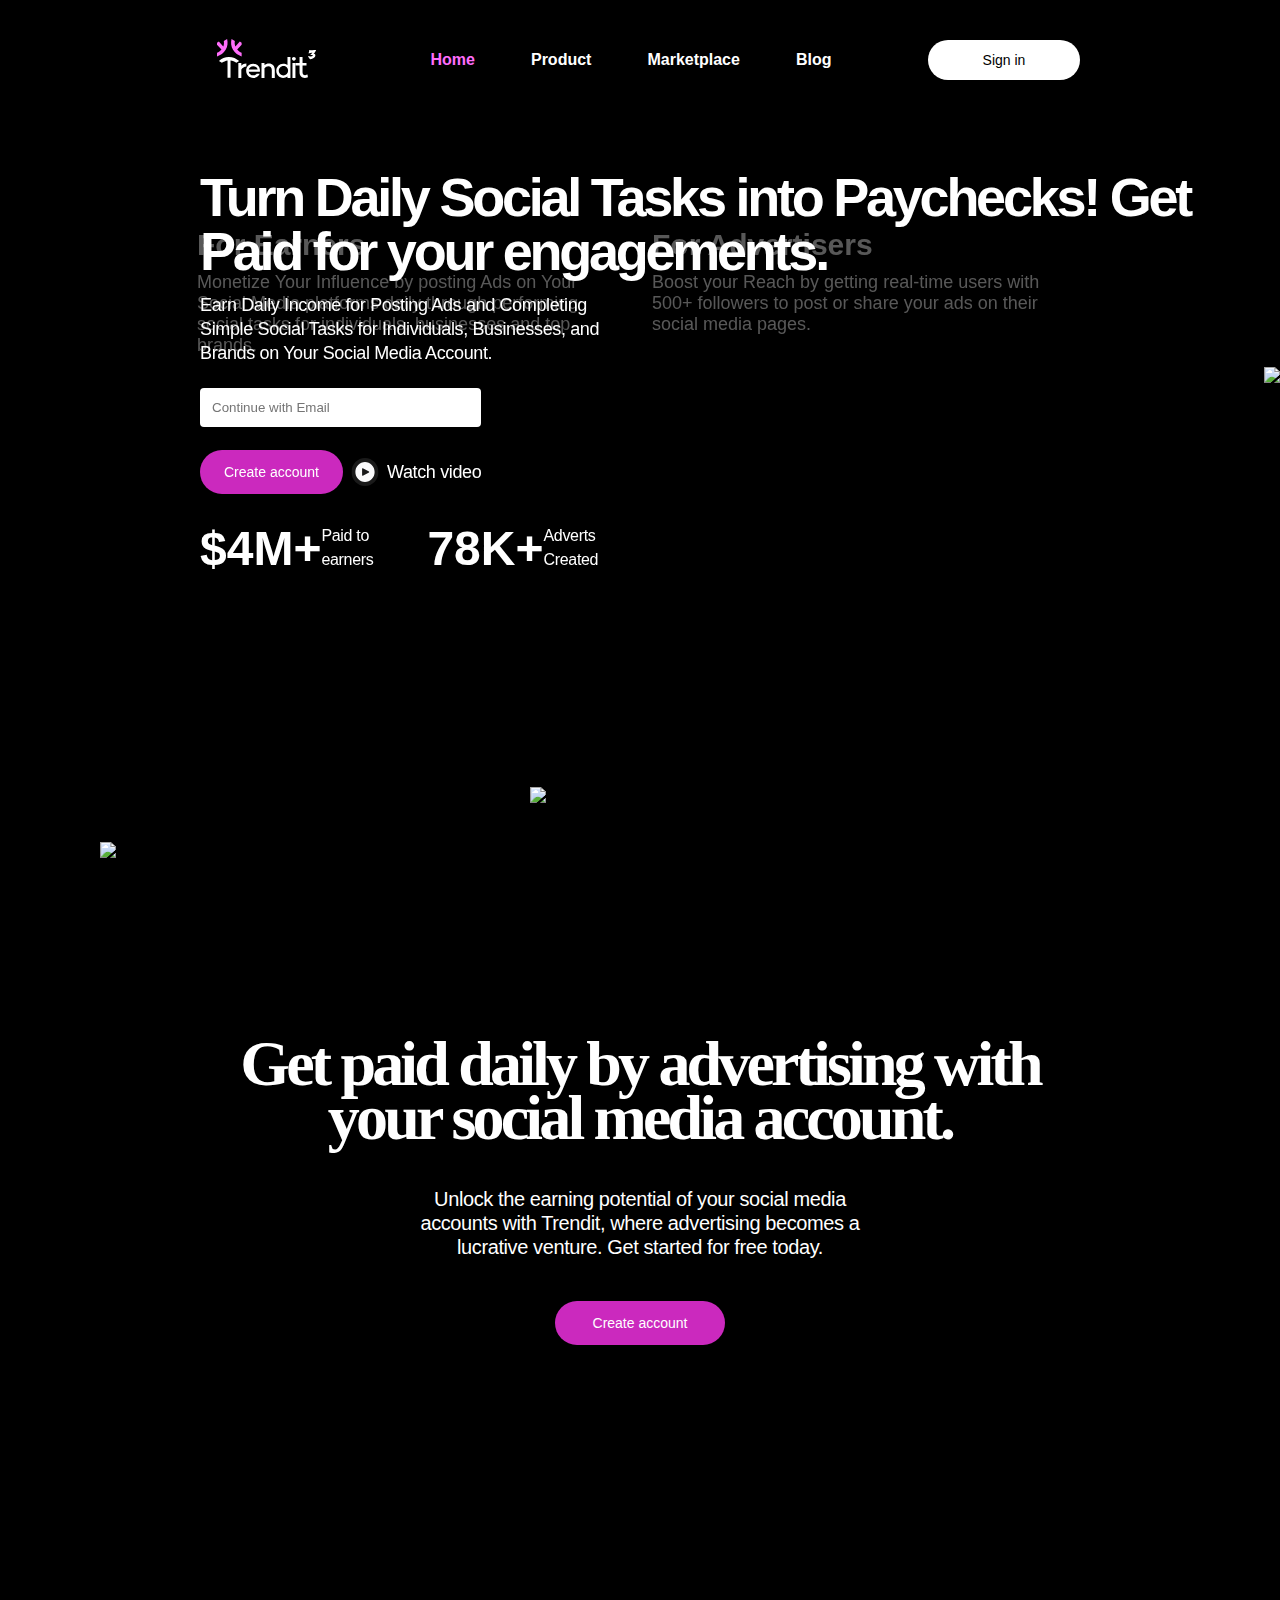
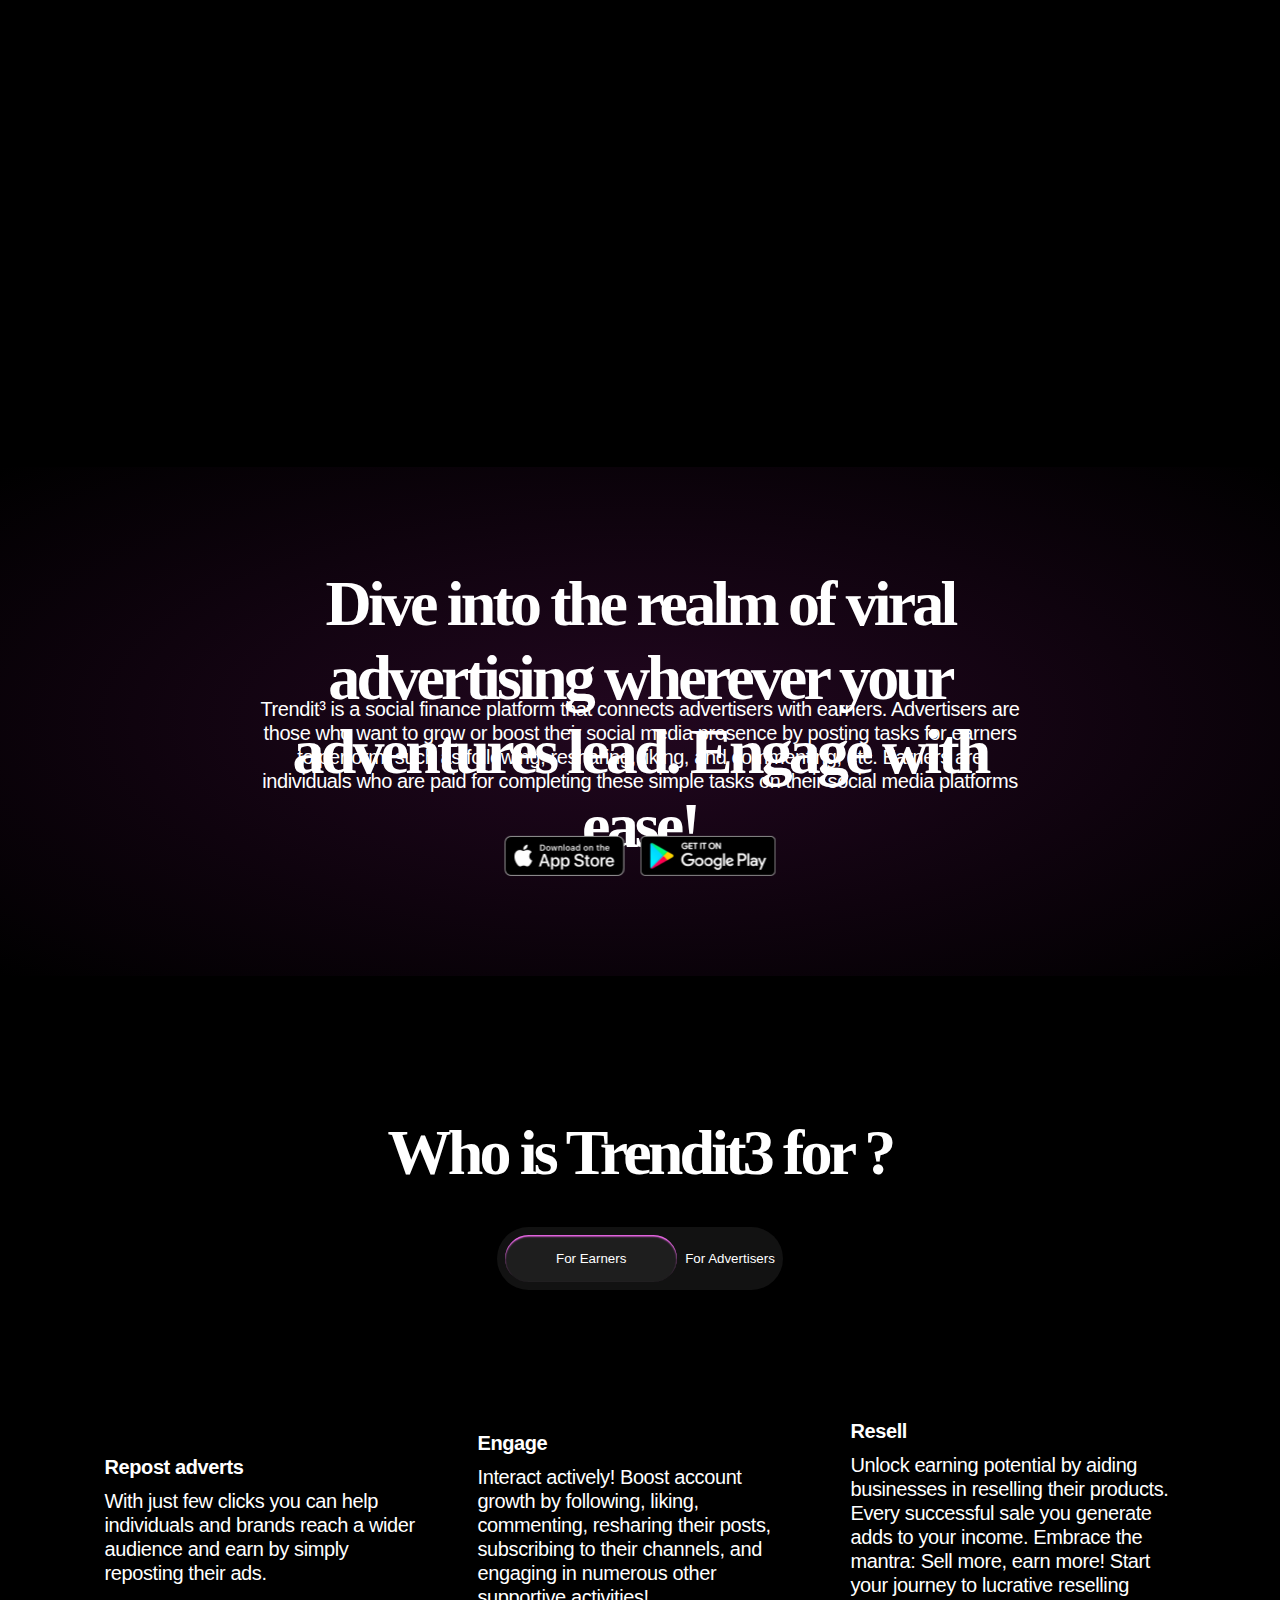
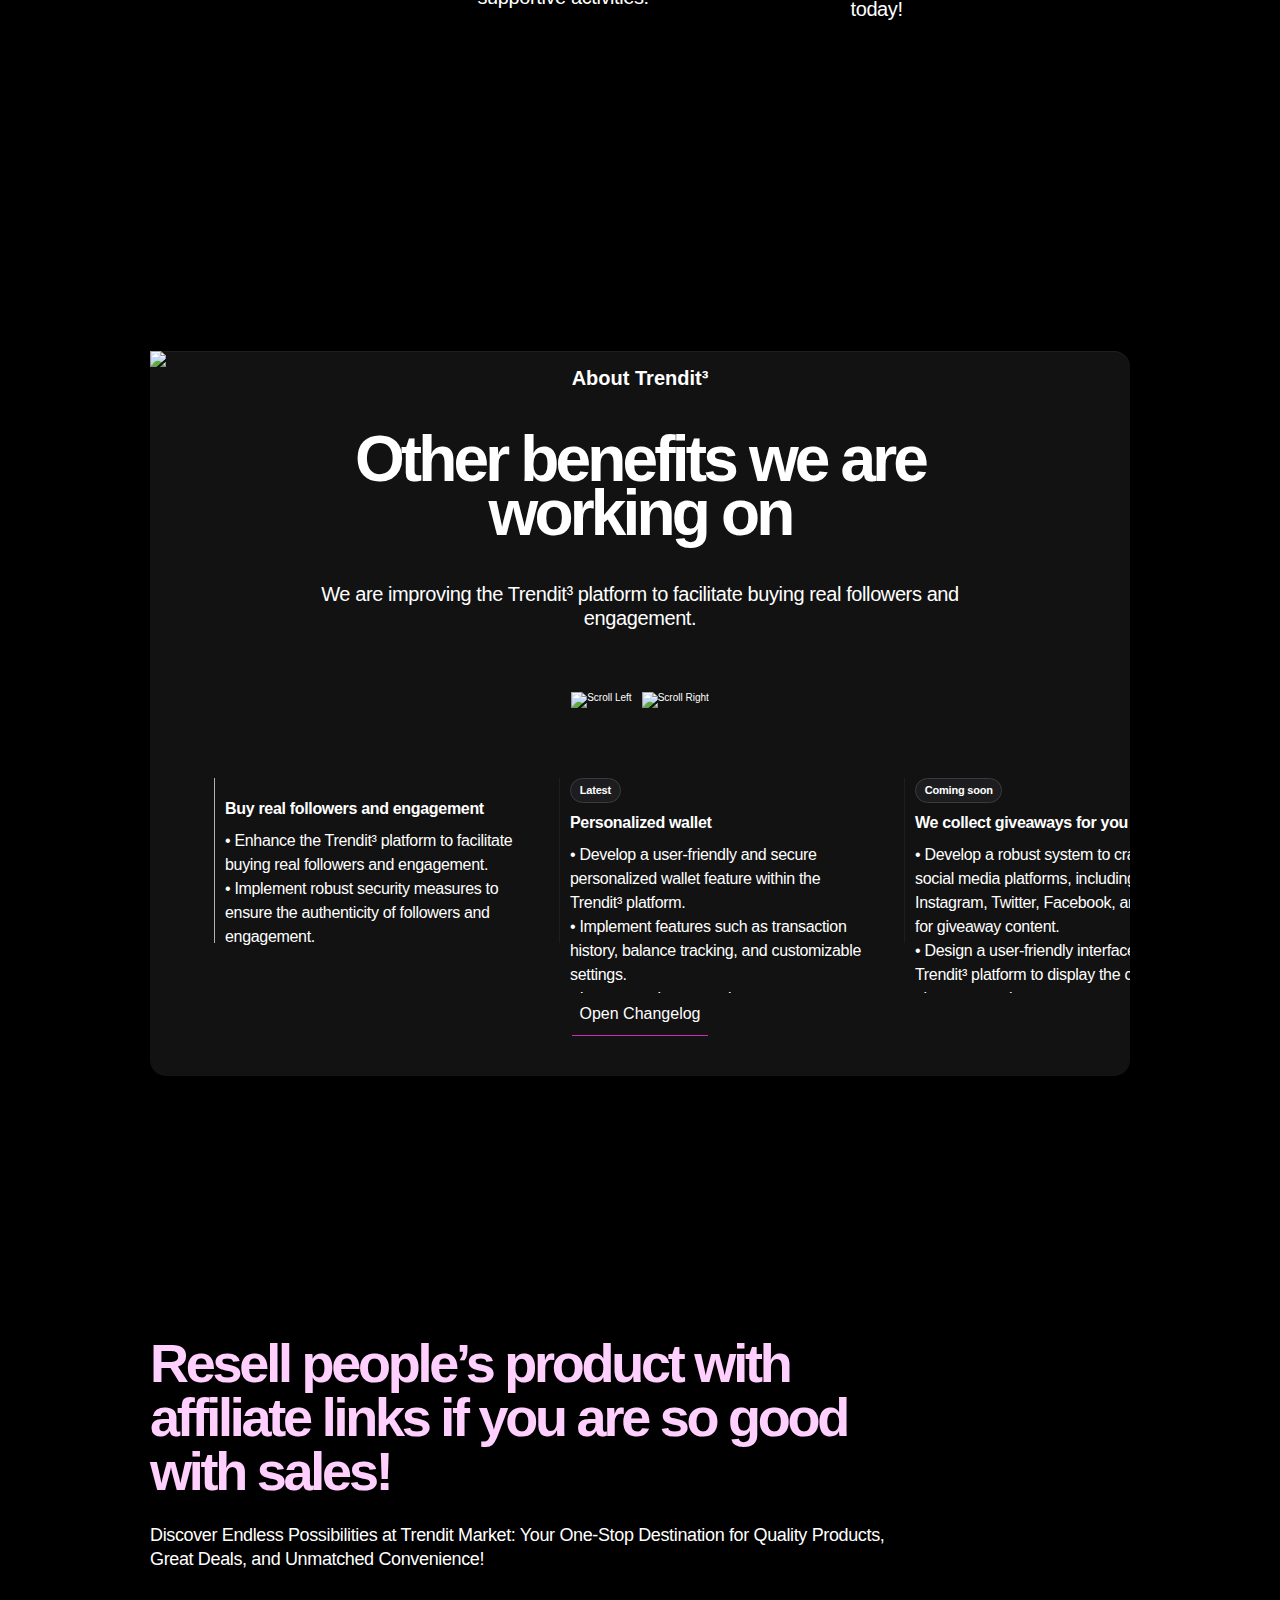
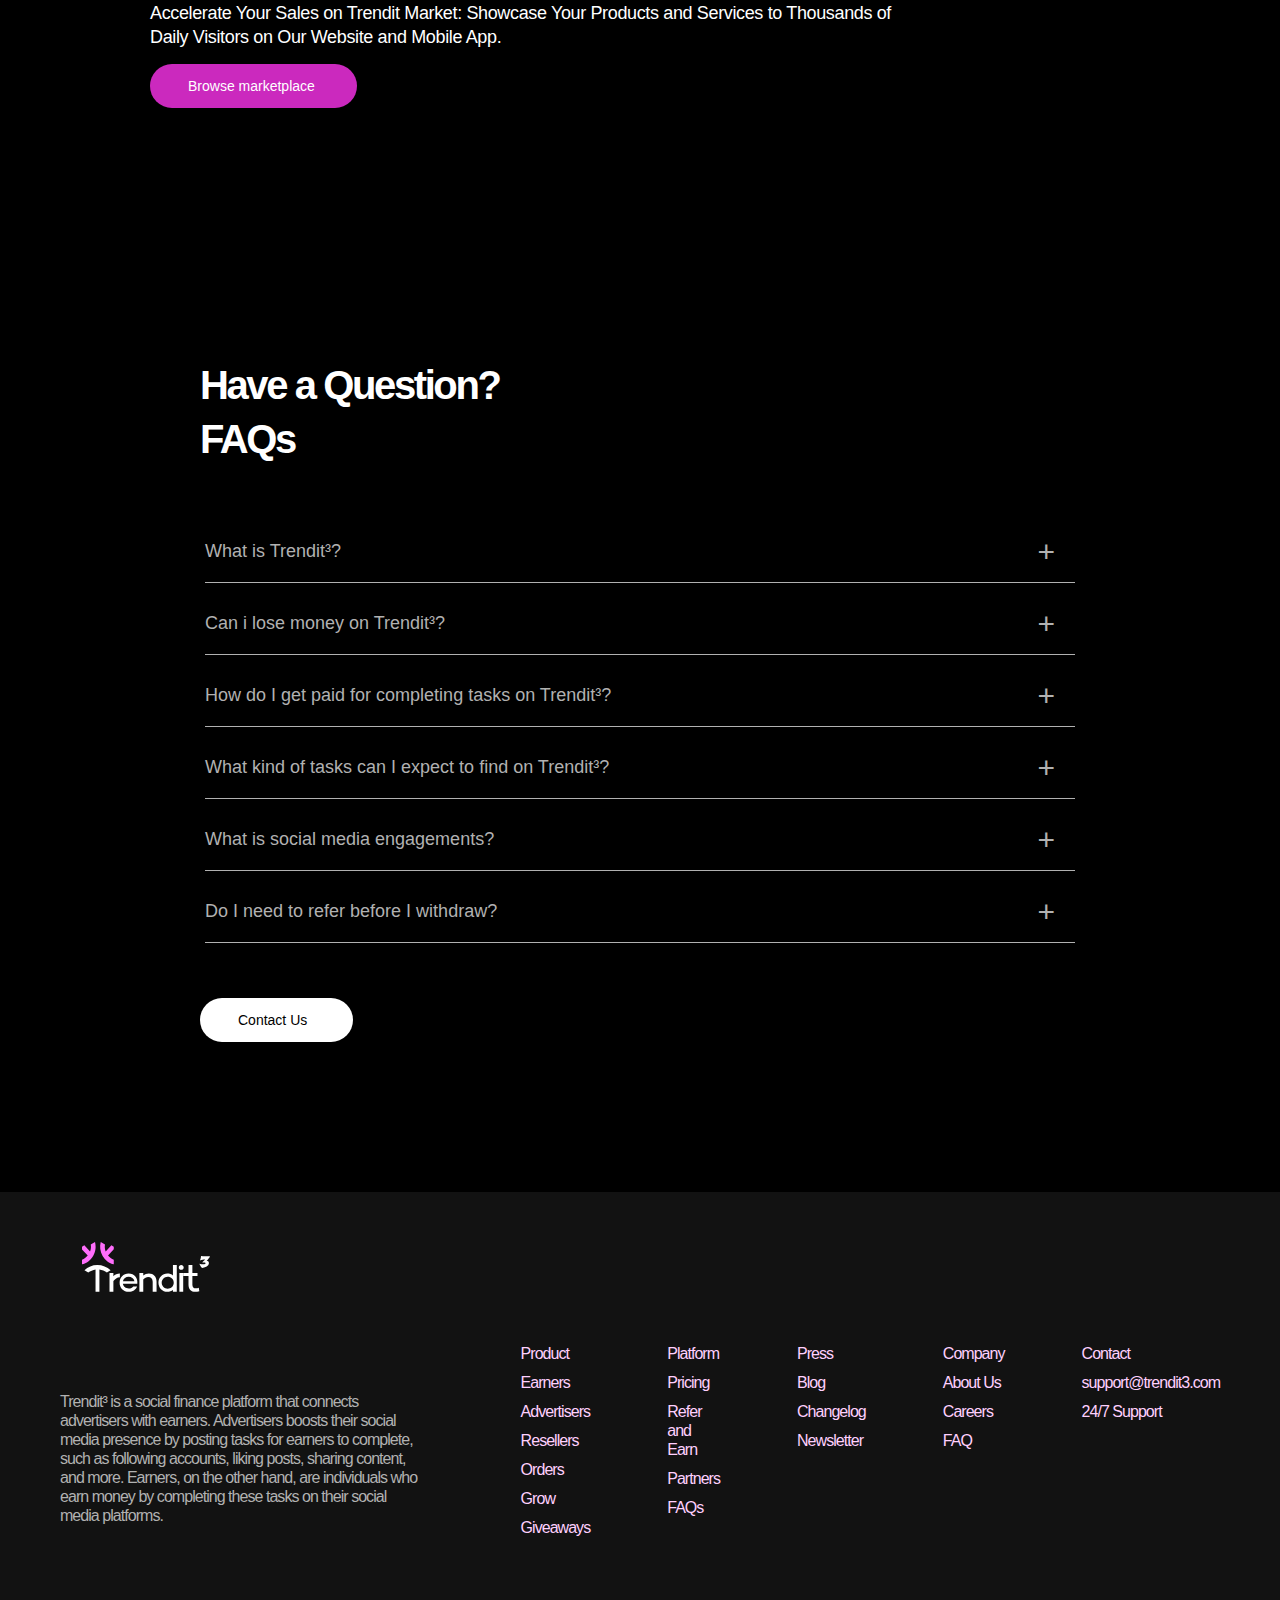
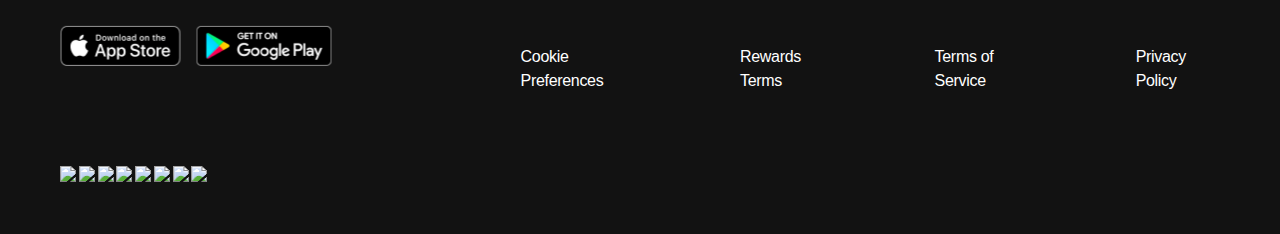
==== index.html @ 0d8ac89e "signin btn" ====
<!DOCTYPE html>
<html lang="en">
<head>
    <meta charset="UTF-8">
    <meta name="viewport" content="width=device-width, initial-scale=1.0">
    <link rel="icon" type="image/x-icon" href="/images/favicon_io/favicon.ico">
    <link rel="icon" type="image/x-icon" href="/images/favicon_io/favicon.ico">
    <link rel="stylesheet" href="./css/style.css">
    
    <title>Trendit</title>
</head>
<body>
    <div class="container">
    <header class="header">
        <div class="logo"><img src="./images/logo.svg" alt=""></div>
        
        <nav class="nav-bar">
            <ul>
                <li><a class="active" href="index.html">Home</a></li>
                <li><a href="#product-interface">Product</a></li>
                <li><a href="#product2">Marketplace</a></li>
                <li><a href="#">Blog</a></li>
            </ul>
        </nav>
        <a id="signin-btn" href="https://app.trendit3.com/login">Sign in</a> 
        <div class="hamburger">
            <div class="bar"></div>
            <div class="bar"></div>
            <div class="bar"></div>
        </div>
        <!-- <div class="cancel" id="cancel">&#10005;</div> -->
    </header>

     <div class="hero">
        <div class="left">
            <h1>Turn Daily Social Tasks into Paychecks! Get Paid for your engagements.</h1>
            <p>Earn Daily Income for Posting Ads and Completing Simple Social Tasks for Individuals, Businesses, and Brands on Your Social Media Account.</p>
            <input type="text" placeholder="Continue with Email">
            <div class="call-to-actions">
               <a href="https://app.trendit3.com"> <button id="cta">Create account</button></a>
                <img src="./images/video.svg" width="28px">
                <p>Watch video</p>  
            </div>
            <div class="credits">
                <div class="text"> <h4>$4M+</h4> <p>Paid to <br> earners</p> 
                </div>
               <div class="text">
                <h4>78K+  </h4>
                <p>Adverts <br> Created</p>
                </div>
            </div>
            
        </div>
        <div class="right">
            <img src="./images/illustration.png" width="552px">
        </div>
    </div>

    <div id="product-interface" class="product-interface">
        <div class="image-container">
            <img src="./images/dashoard.png" alt="">
            <img  id="hover-image" src="./images/dashboard2.png" alt="">
        </div>
        <img id="gradient" src="./images/gradient.png" alt="">
        <div class="box">
        <div class="box" id="box1">
            <div class="text">
                <h6>For Earners</h6>
                <p>Monetize Your Influence by posting Ads on Your Social Media platforms daily through performing social tasks for individuals, businesses and top brands.</p>
                <button class="btn">Generate a task</button>
            </div>
        </div>
        <div class="box" id="box2">
            <div class="text">
                <h6>For Advertisers</h6>
                <p>Boost your Reach by getting real-time users  with 500+ followers  to post  or share your ads on their social media pages.</p>
                <button class="btn">Create an Advert</button>
            </div>
        </div>
    </div>
    </div>

    <div class="advertise">
        <div class="advertise-text">
            <h2>Get paid daily by advertising with your social media account.</h2>
            <p>Unlock the earning potential of your social media accounts with Trendit, where advertising becomes a lucrative venture. Get started for free today.</p>
               <a href="https://app.trendit3.com"> <button id="btn">Create account</button></a>
        </div>
        <div class="socials">
            <img src="./images/google.png" width="120px"  >
            <img src="./images/appstore.png" width="120px" >
            <img src="./images/instagram.png" width="120px" >
            <img src="./images/facebook.png" width="120px" >
            <img src="./images/whatsapp.png" width="120px" >
            <img src="./images/yt.png" width="120px" >
            <img src="./images/playstore.png" width="120px" >
            <img src="./images/x.png" width="120px" >
            <img src="./images/tiktok.png" width="120px" >
            <img src="./images/twitter.png" width="120px" >
        </div>

    </div>
    <div class="engage">
        <div class="engage-box">
        <h2>Dive into the realm of viral advertising wherever your adventures lead. Engage with ease!</h2>
        <img id="iphone" src="./images/iphone.png" 
         alt="">
        <p>Trendit³ is a social finance platform that connects advertisers with earners. Advertisers are those who want to grow or boost their social media presence by posting tasks for earners to perform, such as following, resharing, liking, and commenting, etc. Earners are individuals who are paid for completing these simple tasks on their social media platforms</p>
        <div class="get-app">
            <img src="./images/getonappstore.svg" alt="">
            <img src="./images/getongoogle.svg" alt="">
        </div>
        </div>
    </div>

    <div class="about">
        <h2>Who is Trendit3 for ?</h2>
        <div class="about-btns">
            <button id="select">For Earners</button>
            <button>For Advertisers</button>
        </div>
        <div class="about-text">
            <div class="box1">
                <img src="./images/mobile.png" alt="">
                <h6>Repost adverts</h6>
                <p>With just few clicks you can help individuals and brands reach a wider audience and earn by simply reposting their ads.</p>
            </div>
            <div class="box1">
                <img src="./images/engage.png" alt="">
                <h6>Engage</h6>
                <p>Interact actively! Boost account growth by following, liking, commenting, resharing their posts, subscribing to their channels, and engaging in numerous other supportive activities!</p>
            </div>
            <div class="box1">
                <img src="./images/resell.png" alt="">
                <h6>Resell</h6>
                <p>Unlock earning potential by aiding businesses in reselling their products. Every successful sale you generate adds to your income. Embrace the mantra: Sell more, earn more! Start your journey to lucrative reselling today!</p>
            </div>
        </div>


    </div>
    <div class="about2">
        <div class="about2-box">
            <img src="./images/trendit pattern.png" width="100%">
            <div class="about2-text">
                <h6>About Trendit³</h6>
                <h3>Other benefits we are working on</h3>
                <p>We are improving the Trendit³ platform to facilitate buying real followers and engagement.</p>
                <div class="image-scroll">
                    <img src="./images/arrowleft.png" alt="Scroll Left" class="scroll-left">
                    <img src="./images/arrowright.png" alt="Scroll Right" class="scroll-right">
                </div>
            </div>
            
            <div class="benefits">
                <div class="benefit-box">
                    <img src="./images/new.svg" alt="">
                    <h6>Buy real followers and engagement</h6>
                    <p>&#x2022; Enhance the Trendit³ platform to facilitate buying real followers and engagement. <br> &#x2022; Implement robust security measures to ensure the authenticity of followers and engagement.</p>
                </div>
                <div class="benefit-box">
                    <p id="date">Latest</p>
                    <h6>Personalized wallet</h6>
                    <p>&#x2022; Develop a user-friendly and secure personalized wallet feature within the Trendit³ platform. <br>&#x2022;  Implement features such as transaction history, balance tracking, and customizable settings. <br> &#x2022; Integrate robust security measures to protect users' funds and personal information.</p>
                </div>
                <div class="benefit-box">
                    <p id="date">Coming soon</p>
                    <h6>We collect giveaways for you</h6>
                    <p>&#x2022; Develop a robust system to crawl various social media platforms, including Instagram, Twitter, Facebook, and TikTok, for giveaway
                        content. 
                        <br>&#x2022; Design a user-friendly interface within the Trendit³ platform to display the curated giveaway pools.
                        <br>&#x2022; Aggregate the collected giveaway data into a centralized database for easy access and management.</p>
                </div>
                <div class="benefit-box">
                    <p id="date">Coming soon</p>
                    <h6>Customisable settings.</h6>
                    <p>After building 5 of our own businesses, we
                        started helping others build apps/websites
                        for their businesses.</p>
                </div>
            </div>
            <p id="read-more">Open Changelog</p>
        </div>
    </div>
    <div id="product2"  class="product2">
        <div class="product2-text">
            <h3>Resell people’s product with affiliate links if you are so good with sales!</h3>
            <p>Discover Endless Possibilities at Trendit Market: Your One-Stop Destination for Quality Products, Great Deals, and Unmatched Convenience!</p>
            <p>Accelerate Your Sales on Trendit Market: Showcase Your Products and Services to Thousands of Daily Visitors on Our Website and Mobile App.</p>
            <button id="btn">Browse marketplace <img src="./images/browse.png" alt=""></button>
        </div>
        <img src="./images/bitmojis.svg"   class="rotate-fade-in" width="500px">
        
    </div>
    <!-- <div class="testimonials">
        <h5>What our customers say</h5>
        <div class="container">
            <div class="testimonials-box">
                <div class="bio">
                    <img src="./images/image.svg" alt="">
                    <div id="bio-text">
                        <h6>Sean Rose</h6>
                        <p>@seanrose</p>
                    </div>
                    
                </div>
                <p>Really, really liking <span>@trendit3</span> so far. It's just the
                right amount of simple/fast for a personal note taking
                app and does most of the hard work of organizing in
                the background.</p>
            </div>
            <div class="testimonials-box">
                <div class="bio">
                    <img src="./images/image.svg" alt="">
                    <div id="bio-text">
                        <h6>Sean Rose</h6>
                        <p>@seanrose</p>
                    </div>
                    
                </div>
                <p>Really, really liking <span>@trendit3</span> so far. It's just the
                right amount of simple/fast for a personal note taking
                app and does most of the hard work of organizing in
                the background.</p>
            </div>
            <div class="testimonials-box">
                <div class="bio">
                    <img src="./images/image.svg" alt="">
                    <div id="bio-text">
                        <h6>Sean Rose</h6>
                        <p>@seanrose</p>
                    </div>
                    
                </div>
                <p>Really, really liking <span>@trendit3</span> so far. It's just the
                right amount of simple/fast for a personal note taking
                app and does most of the hard work of organizing in
                the background.</p>
            </div>
            <div class="testimonials-box">
                <div class="bio">
                    <img src="./images/image.svg" alt="">
                    <div id="bio-text">
                        <h6>Sean Rose</h6>
                        <p>@seanrose</p>
                    </div>
                    
                </div>
                <p>Really, really liking <span>@trendit3</span> so far. It's just the
                right amount of simple/fast for a personal note taking
                app and does most of the hard work of organizing in
                the background.</p>
            </div>
            <div class="testimonials-box">
                <div class="bio">
                    <img src="./images/image.svg" alt="">
                    <div id="bio-text">
                        <h6>Sean Rose</h6>
                        <p>@seanrose</p>
                    </div>
                    
                </div>
                <p>Really, really liking <span>@trendit3</span> so far. It's just the
                right amount of simple/fast for a personal note taking
                app and does most of the hard work of organizing in
                the background.</p>
            </div>
            <div class="testimonials-box">
                <div class="bio">
                    <img src="./images/image.svg" alt="">
                    <div id="bio-text">
                        <h6>Sean Rose</h6>
                        <p>@seanrose</p>
                    </div>
                    
                </div>
                <p>Really, really liking <span>@trendit3</span> so far. It's just the
                right amount of simple/fast for a personal note taking
                app and does most of the hard work of organizing in
                the background.</p>
            </div>
        </div>

    </div> -->
    <div id="faqs" class="faqs">
            <h2>Have a Question? <br>FAQs</h2>
                <ul class="accordion">
                    <li>
                        <input type="radio" name="accordion" id="first">
                        <label for="first"> What is Trendit³?</label>
                        <div class="content">
                            <p>Trendit³ is a social finance platform that connects advertisers with earners. Advertisers are those who want to grow or boost their social media presence by posting tasks for earners to perform, such as following, resharing, liking, and commenting, etc. Earners are individuals who are paid for completing these simple tasks on their social media platforms.</p>
                        </div>
                    </li>
                    <li>
                        <input type="radio" name="accordion" id="second">
                        <label for="second"> Can i lose money on Trendit³?</label>
                        <div class="content">
                            <p>No, you cannot lose money on Trendit. We provide services to advertisers and compensate individuals for their promotions. As an earner, you only receive payment by completing tasks or engaging in activities on the platform. However, please note that there is a one-time membership fee of 1000 naira only</p>
                        </div>
                    </li>
                    <li>
                        <input type="radio" name="accordion" id="third">
                        <label for="third"> How do I get paid for completing tasks on Trendit³?</label>
                        <div class="content">
                            <p>Earners receive payment through the Trendit payment system upon completing the assigned task.</p>
                        </div>
                    </li>
                    <li>
                        <input type="radio" name="accordion" id="forth">
                        <label for="forth">What kind of tasks can I expect to find on Trendit³?</label>
                        <div class="content">
                            <p>Tasks typically include actions such as following social media accounts, liking posts, sharing content, leaving comments, or engaging with specific hashtags. These tasks are specifically designed to assist advertisers in enhancing their online presence and engagement.</p>
                        </div>
                    </li>
                    <li>
                        <input type="radio" name="accordion" id="fifth">
                        <label for="fifth"> What is social media engagements?</label>
                        <div class="content">
                            <p>Social media engagement refers to the interactions and interactions that occur between users and content on social media platforms. It encompasses actions such as likes, comments, shares, retweets, mentions, and reactions. Essentially, it measures how actively users participate with content on social media platforms. Higher engagement indicates that users find the content interesting, valuable, or entertaining, and it often leads to increased visibility, reach, and impact of the content.
                            </p>
                        </div>
                    </li>
                    <li>
                        <input type="radio" name="accordion" id="sixth">
                        <label for="sixth"> Do I need to refer before I withdraw?</label>
                        <div class="content">
                            <p>No, referrals are not mandatory for withdrawing earnings from Trendit³. You can withdraw your earnings once you meet the minimum withdrawal threshold, regardless of whether or not you have referred anyone. However, referring others can earn you bonuses</p>
                        </div>
                    </li>
                    
                </ul>
                <button onclick="location.href='mailto:support@trendit3.com?Contact Us'" class="faq-btn">Contact Us <img src="./images/message.png" alt=""></button>   

    </div>
    <footer>
        <div class="left">
            <img src="./images/logo.svg" width="173px">
            <p style="color: white;   color: var(--text-muted); font-size: 16px;font-weight: 400;line-height: 19px;
            letter-spacing: -0.06em;">Trendit³ is a social finance platform that connects advertisers with earners. Advertisers boosts their social media presence by posting tasks for earners to complete, such as following accounts, liking posts, sharing content, and more. Earners, on the other hand, are individuals who earn money by completing these tasks on their social media platforms.</p>
            <div class="get-app">
                <img src="./images/getonappstore.svg">
                <img src="./images/getongoogle.svg" >
            </div>
            <div class="social-media-links">
                <a href="https://twitter.com/trenditHQ"><img style="width: 15px;" src="./images/x2.png"></a>
                <a href="https://instagram.com/trendithq"><img src="./images/instagram.png"></a>
                <a href="https://www.facebook.com/TrenditHQ"><img src="./images/facebook.png"></a>
                <a href="https://www.tiktok.com/@Trendithq"><img src="./images/tiktok.png"></a>
                <a href="https://www.youtube.com/@trendithq"><img src="./images/yt.png"></a>
                <a href="https://www.linkedin.com/company/trendithq"><img style="width: 25px;"  src="./images/linkedn2.png"></a>
                <a href="https://chat.whatsapp.com/EMPWgG5PqNMH6EqQwyZpq6"><img src="./images/whatsapp.png"></a>
                <a href="https://t.me/trendithq"><img style="width: 25px;" src="images/telegram2.png" ></a>
               
            </div>

        </div>
        <div class="right">
            <div class="top">
                <div class="product">
                    <p id="heading">
                        Product
                    </p>
                    <p>Earners</p>
                    <p>Advertisers</p>
                    <p>Resellers</p>
                    <p>Orders</p>
                    <p>Grow</p>
                    <p>Giveaways</p>
                   
                </div>
                <div class="product">
                    <p id="heading">
                        Platform
                    </p>
                    
                    <p>Pricing</p>
                    <p>Refer and Earn</p>
                    <p>Partners</p>
                    <p>FAQs</p>
                </div>
                <div class="product">
                    <p id="heading">
                        Press   
                    </p>
                    <p>Blog</p>
                    <p>Changelog</p>
                    <p>Newsletter</p>
                    
    
                </div>
                <div class="product">
                    <p id="heading">
                        Company
                    </p>
                    <p>About Us</p>
                    <p>Careers</p>
                    <p><a href="#faqs">FAQ</a></p>
                    
                </div>
                <div class="product">
                    <p id="heading">
                        Contact
                    </p>
                   
                    <p onclick="location.href='mailto:support@trendit3.com?Contact Us'">support@trendit3.com</p>
                    <p>24/7 Support</p>
                    
                </div>

            </div>
            <div class="bottom">
                    <p>Cookie Preferences</p>
                    <p>Rewards Terms</p>
                    <p>Terms of Service</p>
                    <p>Privacy Policy</p>
                </div>
            </div>

        </div>


    </footer>


    
    </div>
    
    <script src="./js/script.js"></script>
    <script src="./js/scrollreveal.min.js"></script>
    

</body>
</html>
---- css/style.css ----
@import url('https://fonts.cdnfonts.com/css/campton');

*{
    margin: 0;
    padding:0;
    list-style-type: none;
    text-decoration: none;
    box-sizing: border-box;
    font-family: var(--font-family1);
}
   


:root{
    --bg-color:#000000;
    --second-bg-color:#121212;
    --text-color:#fff;
    --main-color:#ff6dfb;
    --second-color:#FFD0FE;
    --text-muted:#b1b1b1;
    --font-family1: 'Campton', sans-serif;
    --font-family2: 'Inter', sans-serif;
}



html{
    font-size: 62.5%;
    scroll-behavior: smooth;
    background-color: var(--bg-color);
}
.container{
   overflow: hidden; 
}


/* header and nav */
.header {
    padding: 12px 200px;
    height: 119px;
    width: 100%;
    display: flex;
    justify-content: space-between;
    align-items: center;
    font-family: var(--font-family1);
}

.hamburger {
    display: none; 
}
.nav-bar {
    display: flex;
}
.nav-bar ul {
    gap: 6px;
    display: flex;
    align-items: center;
    justify-content: space-between;
    list-style: none;
    padding: 0;
    margin: 0;
}

.nav-bar ul li a {
    padding: 12px 25px;
    gap: 4px;
    color: var(--text-color);
    text-decoration: none;
    font-size: 16px;
    display: block;
    font-weight: 600;
    letter-spacing: -6%;
    text-align: center;
    transition: color 0.3s ease-in-out;
}
.nav-bar ul li a:hover,
.nav-bar ul li a.active{
    color: #ff6dfb;
}


#signin-btn {
    background-color: var(--text-color);
    padding: 12px 20px;
    border-radius: 100px;
    color: #000000;
    gap: 8px;
    text-decoration: none;
    font-weight: 500;
    font-size: 14px;
    text-align: center;
    width: 152px;
}




/* Hero */

.hero{
    display: flex;
    align-items: center;
    justify-content:center;
    position: relative;
    color: var(--text-color);
    font-family: var(--font-family1);
    margin-top: 1em;
}

.hero .left{
    gap: 4vw;
    margin-top: 41px;
    margin-left: 200px;
    justify-content: left;
    position: relative;
    z-index: 2;
   
    
}
.hero .right img{
    top: 90px;
    right: 36px;
   margin-top: 4vh;
   z-index: 1;
}

.hero .left h1{
    font-size: 54px;
    font-weight: 600;
    line-height: 54px;
    letter-spacing: -0.06em;
    justify-content: left;

}

.hero .left p{
    font-size: 18px;
    font-weight: 400; 
    margin: 15px 0;
    line-height: 24px;
    letter-spacing: -0.02em;
    text-align: left;
    width: 436px;

}
.hero input{
    width: 281px;
    border-radius: 4px;
    padding: 12px 12px;
    margin: 8px 0;
    color: #1e1e1e;
    outline: none;
    border: none;
}

.call-to-actions{
    display: flex;
    align-items: center;
    gap: 8px;
    margin: 10px 0;
}

.call-to-actions #cta{
    background-color: #CB29BE;
    border-radius: 100px;
    padding: 14px 24px;
    gap: 8px;
    outline: none;
    border: none;
    color: var(--text-color);
    font-size: 14px;
    font-weight: 500;
    text-wrap: nowrap;
    letter-spacing: -6%;
}
.credits{
    display: flex;
    align-items: center;
    gap: 51px;
  
    
}

.credits .text{
    display: flex;
    align-items: center;
}
.credits .text h4{
    font-size: 48px;
    font-weight: 700;
    letter-spacing: -6%;
}
.credits .text p{
    font-size: 16px;
    font-weight: 400;
    letter-spacing: -6%;
    width: 55px;
}




/* marketplace */
.product-interface{
    display: flex;
    align-items: center;
    height: auto;
    flex-direction: column;
    position: relative;
    padding-bottom: 150px;
}

.image-container {
    position: relative;
    width: 100%;
}

.image-container img {
    width: 100%;
    transition: opacity 0.3s ease;
}

#hover-image {
    position: absolute;
    top: 0;
    left: 0;
    opacity: 0;
    transition: opacity 0.3s ease;
}

.product-interface #gradient{
    margin-top: -450px;
    z-index: 1;
    margin-bottom: 80px;

}

.box{
    display: flex;
    align-items: center;
    width: 70%;
    padding: 0 12px;
    justify-content:center;
   color: var(--text-muted);
    transition: color 0.3s ease;
  
}

.box:hover {
    color:#ffffff; 
}

.box .text{
    opacity: 50%;
    font-family: var(--font-family1);
    width: 431px;
    height: 260px;
   justify-content: left;
   transition: opacity 0.3s ease
}


#box1:hover .btn {
    opacity: 1; /* Show button on hover */
    transform: translateY(0); /* Move button smoothly */
}

#box2:hover .btn {
    opacity: 1; /* Show button on hover */
    transform: translateY(0); /* Move button smoothly */
}
.btn {
    opacity: 0;
    transition: opacity 0.3s ease, transform 0.3s ease;
    transform: translateY(20px);
    background-color:  #CB29BE;
    color: #fff;
    padding: 14px 24px;
    font-size: 14px;
    font-weight: 500;
    margin-top: 25px;
    border: none;
    gap: 8px;
    border-radius: 100px;
    cursor: pointer;
}

.btn:hover {
    background-color: #CB29BE;
}

#box2:hover ~ .image-container #hover-image {
    opacity: 1; 
}

#box2:hover ~ .image-container img:first-child {
    opacity: 0; 
}

.box .text h6{
    font-weight: 700;
    font-size: 30px;
  
}

.box .text p{
    font-weight: 400;
    font-size: 18px;
    padding: 10px 0;
  
}
/* Advertise */
.advertise {
    display: flex;
    align-items: center;
    flex-direction: column;
    position: relative; 
    width: 100%; 
    height: 120vh;
    margin: 100px 0;
}
.advertise-text{
    gap: 42px;
    width: 842px;
    display: flex;
    align-items: center;
    flex-direction: column;
    padding: 200px 0;
}

.advertise-text h2{
    text-align: center;
    color: var(--text-color);
    font-family: Campton;
    font-size: 64px;
    font-weight: 600;
    line-height: 54px;
    letter-spacing: -0.06em;
    text-align: center;

}

.advertise-text p{
    font-size: 20px;
    width: 487px;
    font-weight: 400;
    line-height: 24px;
    color: var(--text-color);
    letter-spacing: -0.02em;
    text-align: center;
    
}


.socials img {
    position: absolute; 
    width: 120px;
    opacity: 0;
    transition: opacity 0.5s ease; 
}

.socials img.show {
    opacity: 1; 
}
.socials img:nth-of-type(1) { top: 5px; left: 100px; }
    .socials img:nth-of-type(2) { top: 350px; left: 194px; }
    .socials img:nth-of-type(3) { top: 540px; left: 100px; }
    .socials img:nth-of-type(4) { top: 490px; left: 408px; }
    .socials img:nth-of-type(5) { top: -50px; right: 630px; }
    .socials img:nth-of-type(6) { top: 645px; left: 857px; }
    .socials img:nth-of-type(7) { top: 120px; left: 1100px; }
    .socials img:nth-of-type(8) { top: 410px; left: 1007px; }
    .socials img:nth-of-type(9) { top:280px; left: 1207px; }
    .socials img:nth-of-type(10) { top: -10px; left: 1220px; 
}
.advertise-text #btn {
    background-color: #CB29BE;
    border-radius: 100px;
    padding: 14px 38px;
    gap: 8px;
    outline: none;
    border: none;
    color: var(--text-color);
    font-size: 14px;
    font-weight: 500;
    white-space: nowrap;
    letter-spacing: -6
}


/* Engage */

.engage{
    height: auto;
    margin: 150px 0;
    padding: 100px 0;
    background: radial-gradient(ellipse at center, #CB29BE -500%, #000 100%);

}
.engage-box{
    align-items: center;
    display: flex;
    gap: 42px;
    flex-direction: column;
    justify-content: center;
}
.engage h2{
    font-weight: 600;
    font-size: 64px;
    font-family: Campton;
    letter-spacing: -0.06em;
    width: 700px;
    text-align: center;
    line-height: 74px;
    color: var(--text-color);

}
.engage p{
    margin-top: -250px;
    font-size: 20px;
    font-weight: 400;
    width: 767px;
    line-height: 24px;
    letter-spacing: -0.02em;
    text-align: center;
    color: var(--text-color);
}

.engage .get-app{
    gap: 15px;
    justify-content: space-evenly;
    display: flex;
    align-items: center;
}

/* About */
.about{
    height: auto;
    margin: 150px 0;
    gap: 48px;
    align-items: center;
    display: flex;
    flex-direction: column;
    justify-content: center;
}
.about h2{
    font-weight: 600;
    font-size: 64px;
    font-family: Campton;
    letter-spacing: -0.06em;
    text-align: center;
    line-height: 53px;
    color: var(--text-color);
    
}
.about .about-btns{
    padding: 8px;
    border-radius: 1609.5px;
    gap: 8px;
    justify-content: space-around;
    display: flex;
    background-color:#121212 ;
    transition: 1s ease-in-out;
}
.about .about-btns button{
   background-color: transparent;
   color: var(--text-color);
   border: none;
}
.about .about-btns #select{
    padding: 16px 8px;
    border-radius: 1609.5px;
    gap: 8px;
    min-width: 172px ;
    color: var(--text-color);
    background-color: #1e1e1e;
    box-shadow: 0px 0px 0px 1.6111111640930176px #FF6DFB1F inset;
    box-shadow: 0px 38.66666793823242px 77.33333587646484px 0px #FF6DFB0F inset;
    box-shadow: 0px 1.6111111640930176px 1.6111111640930176px 0px #FF6DFB inset; 
}
.about .about-text{
    display: flex;
    align-items: center;
    justify-content: space-between;
    color: var(--text-color);
}

.about .about-text .box1{
    gap: 48px;
    width:373px;
    padding: 20px 24px;
    text-align: left;
}
.about .about-text .box1 h6{
    font-size: 20px;
    font-weight: 600;
    margin-top: 50px;
    line-height: 24px;
    letter-spacing: -0.02em;
}

.about .about-text .box1 p{
    font-size: 20px;
    font-weight: 400;
    margin: 10px 0;
    line-height: 24px;
    letter-spacing: -0.02em;
}


/* about2 */
.about2{
    padding: 150px ;
    gap: 8px;
    font-family: var(--font-family1);

}
.about2-box{
    width: 100%;
    border-radius: 16px;
    background-color:#121212 ;
    box-shadow: 0px 4px 10px 0px #0000004D;box-shadow: 0px 1px 0px 0px #FFFFFF0F inset;
    color: var(--text-color);
    text-align: center;
    padding-bottom: 40px;
    display: flex;
    flex-direction: column;

}
.about2-box .about2-text{
    display: flex;
    flex-direction: column;
    gap: 42px;
    padding:  0 120px;
    align-items: center;
    justify-content: center;
}
.about2-box .about2-text h6{
    font-size: 20px;
    font-weight: 600;
}
.about2-box .about2-text h3{
    font-size: 64px;
    font-weight: 600;
    line-height: 54px;
    letter-spacing: -0.06em;

}
.about2-box .about2-text p{
    font-size: 20px;
    font-weight: 400;
    line-height: 24px;
    letter-spacing: -0.02em;
}

.about2-box .benefits{
    display: flex;
    align-items: center;
    gap: 19px;
    padding: 50px 0;
    text-align: left;
    margin-left: 59px;
    overflow-x: auto; 
    white-space: nowrap; 
    overflow-x: hidden;  
     scroll-behavior: smooth;
}

.about2-box .benefits::-webkit-scrollbar{
    overflow-y: hidden;
}

.about2-box .benefits #date{
    padding: 5px 8.8px;
    border-radius: 24px;
    border: 1px;
    opacity: 0.7px;
    background: linear-gradient(0deg, #1D1D20, #1D1D20),
    linear-gradient(0deg, #3A3A3F, #3A3A3F);
    max-width:fit-content;
    font-family: var(--font-family2);
    font-size: 11px;
    text-wrap: nowrap;
    word-wrap: none;
    flex-wrap: nowrap;
    font-weight: 600;
    line-height: 13px;
    border: 1px solid #3A3A3F;


}
.about2-box .benefits .benefit-box:first-child{
   gap: 22px;
   padding: 0 10px ;
   border-left: 1px solid #b1b1b1;
}
.about2-box .benefits .benefit-box{
   gap: 22px;
   padding: 0 10px ;
   border-left: 1px solid #1e1e1e;
   width: 316px;
   height:165px ;
    border-left: 1px solid #1e1e1e;
    padding: 0 10px;
    word-wrap: break-word;
    overflow-wrap: break-word;
    white-space: normal;
    margin: 0 5px; 
}
.about2-box .benefits .benefit-box h6{
    padding: 10px 0;
    font-size: 16px;
    font-weight: 600;
    line-height: 20px;
    letter-spacing: -0.02em;
    min-width: 316px; /* Set a minimum width for each benefit box */
    max-width: 100%; 

    
}
.image-scroll {
    display: flex;
    gap: 10px;
    justify-content: center;
    margin: 20px 0;
}

.image-scroll img {
    cursor: pointer;
}

.image-scroll img:hover {
    opacity: 0.7;
}
.about2-box .benefits .benefit-box p{
    font-size: 16px;
    font-weight: 400;
    line-height: 24px;
    letter-spacing: -0.02em;
    
}

p#read-more{
    padding: 12px 8px;
    border-bottom: 1px solid #CB29BE;
    gap: 4px;
    text-wrap: nowrap;
    white-space: nowrap;
    font-size: 16px;
    align-self: center;
    
    
    

}
/* product2 */
.product2{
    padding: 100px 150px;
    display: flex;
    align-items: center;
}
.product2-text{
    justify-content: left;
    color: var(--text-color);
}
.product2-text h3{
    font-size: 54px;
    font-weight: 600;
    line-height: 54px;
    letter-spacing: -0.06em;
    color: #FFD0FE;
    box-shadow: 8px 12px 24px 0px #0000000D;
    padding: 10px 0;


}
.product2-text p{
    font-size: 18px;
    font-weight: 400;
    line-height: 24px;
    letter-spacing: -0.02em;
    padding: 15px 0;
}
.product2-text #btn {
    background-color: #CB29BE;
    border-radius: 100px;
    padding: 14px 38px;
    gap: 8px;
    outline: none;
    border: none;
    color: var(--text-color);
    font-size: 14px;
    font-weight: 500;
    
}

.rotate-fade-in {
    opacity: 0;
    animation: rotateFadeIn 2s ease-in-out forwards;
  }
  
  @keyframes rotateFadeIn {
    0% {
      opacity: 0;
      transform: rotate(0deg);
    }
    100% {
      opacity: 1;
      transform: rotate(360deg);
    }
  }
  

/* testiomials */
.testimonials{
    padding: 100px 150px;
    gap:63px ;
    height: 100vh;
    text-align: center;
}
.testimonials h5{
    font-size: 20px;
    font-weight: 600;
    line-height: 24px;
    color: var(--text-color);
    letter-spacing: -0.02em;
    padding-bottom: 100px;
}
.testimonials h6{
    font-size: 20px;
    font-weight: 600;
    line-height: 24px;
    color: var(--text-color);
    letter-spacing: -0.02em;

}
.testimonials p{
    color: #EFEDFDB2;
    letter-spacing: -0.02em;
    font-size: 16px;
    font-weight: 400;


}
.testimonials .container {
    display: grid;
    grid-template-columns: repeat(3, 1fr); /* Three columns with equal width */
    color: var(--text-color);
    gap: 15px;
    text-align: left;
    align-items: center;
    height: auto;
    background: linear-gradient(270deg, #0C000B 0%, rgba(26, 0, 24, 0.5) 16.67%, rgba(25, 0, 23, 0) 33.33%, rgba(35, 0, 32, 0) 50%, rgba(25, 0, 23, 0) 66.67%, rgba(22, 0, 20, 0.5) 83.33%, #0C000B 100%);
    position: relative; /* Add position relative */
    z-index: 1; /* Ensure container is above the boxes */
    box-shadow: 0 4px 15px rgba(0, 0, 0, 0.1); /* Add shadow to the container */
}

.testimonials .testimonials-box {
    display: flex;
    flex-direction: column;
    padding: 24px;
    border-radius: 16px;
    gap: 24px;
    background: linear-gradient(180deg, rgba(255, 255, 255, 0.04) 0%, rgba(255, 255, 255, 0) 100%),
                linear-gradient(0deg, rgba(255, 255, 255, 0.04), rgba(255, 255, 255, 0.04));
    max-width: 494px; /* Limiting the width for responsiveness */
    margin: auto; /* Center the boxes horizontally */
    position: relative; /* Add position relative */
    z-index: 2; /* Ensure boxes are above the container shadow */
    opacity: 0; /* Initially hide the boxes */
    transition: opacity 0.5s ease; 
}

.testimonials .testimonials-box .bio{
    display: flex;
    align-items: center;
}
.testimonials .testimonials-box .bio #bio-text{
    display: flex;
    flex-direction: column;
}


.testimonials .testimonials-box span{
    color: #FF6DFB;
}

/* Faqs */

.faqs{
    padding: 150px 200px;
    gap:50px ;
    justify-content: left;
}
.faqs h2{
    font-size: 64px;
    font-weight: 600;
    line-height: 54px;
    letter-spacing: -0.06em;
    text-align: left;
    color: var(--text-color);

}
.accordion{
    margin: 50px auto;
    width: 100%;
      
}
   .faqs h2{
       font-size: 40px;
   }
   
   .accordion li{
       list-style: none;
       width: 100%;
       padding: 5px;
       
   }
   
   .accordion li label{
       display: flex;
       align-items: center;
       background-color: var(--bg-color);
       color: var(--text-muted);
       padding: 20px 0;
       font-size: 18px;
       font-weight: 400;
       justify-content: space-between;
       border-bottom: 1px solid #b1b1b1;
       cursor: pointer;
       position: relative;
       
   }
   
   label::after{
       content: '+';
       font-size: 30px;
       position: absolute;
       right: 20px;
       color: var(--text-muted);
       transition: transform 0.5s;
       margin-left: 10px;
   }
   input[type='radio']{
       display: none;
   }
   
   .accordion .content{
    
       text-align: left;
       padding: 0 20px;
       max-height: 0;
       overflow: hidden;
       font-family: var(--font-family2);
       transition:max-height 0.5s ,padding 0.5s;
   }
   
   .accordion .content p{
       font-family: var(--font-family1);
      font-size: 15px;
      color: var(--text-muted);
   }
   .accordion input[type='radio']:checked + label +.content{
       max-height: 600px;
       padding: 30px 20px;
   
   }
   .accordion input[type='radio']:checked + label::after{
       transform: rotate(135deg);
   
   
   }
.faqs .faq-btn{
    background-color: var(--text-color);
    border-radius: 100px;
    padding: 14px 38px;
    gap: 8px;
    outline: none;
    border: none;
    color: var(--bg-color);
    font-size: 14px;
    font-weight: 500;
    justify-content: left;
    display: flex;
    align-items: center;
}

footer{
    gap: 100px;
    background-color: #121212;
    padding: 50px 60px;
    display: flex;
    align-items: center;
    justify-content: space-between;
}

footer .left{
    gap: 100px;
    display: flex;
    flex-direction: column;
}
footer .left .get-app{
    display: flex;
    gap: 15px;
    align-items: center;
}

footer .right {
    display: flex;
    gap: 108px;
    flex-direction: column; 
}
footer .right p {
    color: var(--second-color);
    font-size: 16px;
    font-weight: 400;
    line-height: 19px;
    letter-spacing: -0.06em;

}
footer .right .top{
    display: flex;
   gap: 77px;
   text-align: left;
   
}
footer .right .top p{
    margin-top: 10px;
}
footer .right .top p a{
    color: #FFD0FE 
        
    };


footer .right .top #heading{
    color: #fff;
    font-size: 16px;
    font-weight: 400;
   
}

footer .right .bottom{
    display: flex;
   gap: 100px;
   align-items: start;
   
}
footer .right .bottom p{
    color: #fff;
    line-height: 24px;
    letter-spacing: -0.02em;
    text-align: left;

}
footer .right .bottom .list{
    color: #fff;
    font-size: 13px;
    font-weight: 400;
    text-wrap: nowrap;
    line-height: 24px;
    letter-spacing: -0.10000000149011612px;
    text-align: left;  
}




@media (max-width:1030px) {
    .header {
        padding: 12px 30px;
    }
   
}

/* Media Query for Mobile Devices */
@media (min-width: 768px) and (max-width: 1030.98px) {
    .header {
        padding: 12px 20px;
    }
    .hamburger .bar {
        width: 30px;
        height: 3px;
        background-color: #fff;
        margin: 6px 0;
    }

    .hamburger {
        display: block;
        cursor: pointer;
    }
    .nav-bar {
        display: none;
        position: absolute;
        top: 80px;
        left: 0;
        right: 0;
        z-index: 3;
        width: 100vw;
        height: 450px;
        background: #000 ;
        transition:  0.3s ease-in-out,  opacity 0.1s ease-out;
        overflow: hidden;
        opacity: 0;
    }
    .nav-bar.active{
        height: 100vh;
        display: block;
        opacity: 1;
    }
    .nav-bar ul{
        flex-direction: column;
        width: fit-content;
        margin: 80px auto 0 auto;
        transition: 0.5s;
        opacity: 0;
    
    }
     .nav-bar ul li a{
        margin-bottom: 12px;
        font-size: 25px;
        
    }

    .nav-bar.active ul{
       opacity: 1;
    } 

    .hero {
        display: flex;
        flex-direction: column;
        align-items: center;
        justify-content: space-between;
        margin-top: 40px;
        height: auto; 
    }
    
    .hero .left {
        gap: 20px;
        margin: 0 20px; 
        text-align: left; 
    }
    
    .hero .right img {
        width: 100%;
        max-width:550px;
        margin-top: 20px; 
    }
    
    .hero .left h1 {
        font-size: 38px; 
        line-height: 1.2; 
    }
    
    .hero .left p {
        font-size: 16px; 
        width: 80%;
        margin: 10px 0;
    }
    
    .hero input {
        width:100%;  
        margin: 10px 0px; 
    }
    
    .call-to-actions {
        gap: 10px; 
        justify-content: space-between;
        margin-top: 10px;
        
        
    }
    
    .call-to-actions #cta {
        padding: 12px 24px; 
        font-size: 14px;text-wrap: nowrap;
    }
    
    .credits {
        gap: 55px; 
        margin-top: 20px; 
        
    }
    .credits .text h4{
        font-size: 30px;
    }
    .credits .text p{
        font-size: 14px;
    }
    .product-interface {
        align-items: center;
        height: auto;
        display: flex;
        margin-top: 6em ;
        padding-bottom: 50px;
        align-items: center;
        flex-direction: column;
        height: fit-content;
    }
  
    
    
    .product-interface #gradient {
        margin-top: -28%; 
        z-index: 1;
        width: 90%;
    }
    
    .box {
        display: flex;
        flex-direction: column; 
        align-items: center;
        gap: 15%; 
        width:110%; 
        justify-content: start;
        text-align: center; 
        color: #fff;
        height: 45vh;
        
    }
    
    .box .text {
        gap: 3%; 
        opacity: 0.5;
        font-family: var(--font-family1);
        width: 80%; 
        height:5em;
    }
    
    .box .text h6 {
        font-weight: 700;
        font-size: 20px; 
    }
    
    .box .text p {
        font-weight: 400;
        font-size: 14px;
        padding: 1vh 0; 
    }
    
.btn {
   margin: 8px 0;
    padding: 10px 20px;
    
}
    
.socials img {
    width: 60px; 
}
.advertise{
    height:57vh;
    margin: 50px 0;
}
.advertise-text h2{
    font-size: 35px;
    line-height: normal;
}
.advertise-text p{
    font-size: 14px;
    width: fit-content;
}
.advertise-text{
    width: 320px;
    gap: 20px;
    padding: 20px 0;
}
.engage{
    padding: 0;
    margin: 50px 0;
}
.engage p{
    width: 320px;
    font-size: 16px;
}
.engage h2,.about h2{
    font-size: 35px;
}
.about .about-btns{
    
    text-wrap: nowrap;

}
.about .about-btns button{
    font-size: 16px;

}
.about-text {
    display: flex;
    flex-direction: column;
}
.about .about-text .box1 h6{
    font-size: 20px;
}
.about .about-text .box1 p{
    font-size: 16px;
}
.socials img:nth-of-type(1) { top: -50px; left:100px; }
    .socials img:nth-of-type(2) { top: 100px; left: 120px; }
    .socials img:nth-of-type(3) { top: 240px; left: 100px; }
    .socials img:nth-of-type(4) { top: 310px; left: 570px; }
    .socials img:nth-of-type(5) { top: -70px; left: 440px; }
    .socials img:nth-of-type(6) { top: 230px; left: 630px; }
    .socials img:nth-of-type(7) { top: -40px; left: 600px; }
    .socials img:nth-of-type(8) { top: 110px; left: 560px; }
    .socials img:nth-of-type(9) { top: 350px; left: 160px; }
    .socials img:nth-of-type(10) { top: 330px; left: 450px; }

.about2{
    padding: 10px 30px;
}
.about2-box .about2-text{
    padding:  20px ;
}
.about2-box .about2-text h3{
    font-size: 35px;
    line-height: 30px;
}
.about2-box .about2-text p{
    font-size: 16px;
}
.about2-box .benefits{
    scroll-snap-type: x mandatory;
   gap: 50px;
   margin-left: 0;
   width: 100%;
   padding: 30px;
}
.about2-box .benefits .benefit-box,
.about2-box .benefits .benefit-box:first-child
{
    border: none;
}

.product2{
    padding: 50px 30px;
    flex-direction: column;
    text-align: center;
}
.product2-text h3{
    font-size: 35px;
    padding: 15px 50px;
}
.product2-text p{
    font-size: 16px;
    padding: 15px 100px;
}
.testimonials{
    padding:50px 30px ;
    height: fit-content;
}
.testimonials .container{
    display: grid;
    grid-template-columns:repeat(2, 1fr) ;
    gap: 30px;
}
.testimonials p{
    font-size: 16px;
}
.testimonials h5{
    font-size: 25px;
    padding-bottom: 60px;
}
.faqs{
    padding: 50px 25px;
}
footer{
    flex-direction: column;
    gap: 50px;
}
.faqs h2{
    text-align: center;
}
.accordion li label{
    font-size: 16px;
}
footer .left{
    gap: 20px;
    align-items: center;
}
footer .right .top{
    display: grid;
    grid-template-columns: repeat(3, 1fr); /* Three columns with equal width */
    gap: 50px;
    text-align: left;
}
footer .right .bottom{
    flex-direction: column;
    align-items: center;
   
}
footer .right .bottom p{
    text-align: center;
}
footer .right .bottom .list{
    text-align: center;
}

}
@media (min-width:550px )and (max-width:730px) {
    .header {
        padding: 12px 14px;
    }
    .hamburger .bar {
        width: 30px;
        height: 3px;
        background-color: #fff;
        margin: 6px 0;
    }
    #signin-btn{
        display: none;
    }
    .hamburger {
        display: block;
        cursor: pointer;
    }
    .nav-bar {
        display: none;
        position: absolute;
        top: 80px;
        left: 0;
        right: 0;
        z-index: 3;
        width: 100vw;
        height: 450px;
        background: #000 ;
        transition:  0.3s ease-in-out,  opacity 0.1s ease-out;
        overflow: hidden;
        opacity: 0;
    }
    .nav-bar.active{
        height: 100vh;
        display: block;
        opacity: 1;
    }
    .nav-bar ul{
        flex-direction: column;
        width: fit-content;
        margin: 80px auto 0 auto;
        transition: 0.5s;
        opacity: 0;
    
    }
     .nav-bar ul li a{
        margin-bottom: 12px;
        font-size: 25px;
        
    }

    .nav-bar.active ul{
       opacity: 1;
    } 

    .hero {
        display: flex;
        flex-direction: column;
        align-items: center;
        justify-content: space-between;
        margin-top: 40px;
        height: auto; 
    }
    
    .hero .left {
        gap: 20px;
        margin: 0 20px; 
        text-align: left; 
    }
    
    .hero .right img {
        width: 100%;
        max-width:550px;
        margin-top: 20px; 
    }
    
    .hero .left h1 {
        font-size: 38px; 
        line-height: 1.2; 
    }
    
    .hero .left p {
        font-size: 16px; 
        width: 80%;
        margin: 10px 0;
    }
    
    .hero input {
        width:100%;  
        margin: 10px 0px; 
    }
    
    .call-to-actions {
        gap: 10px; 
        justify-content: space-between;
        margin-top: 10px;
        
        
    }
    
    .call-to-actions #cta {
        padding: 12px 24px; 
        font-size: 14px;text-wrap: nowrap;
        word-wrap: none;
        flex-wrap: nowrap;
    }
    
    .credits {
        gap: 55px; 
        margin-top: 20px; 
        
    }
    .credits .text h4{
        font-size: 30px;
    }
    .credits .text p{
        font-size: 14px;
    }
    .product-interface {
        align-items: center;
        height: auto;
        display: flex;
        margin-top: 6em ;
        padding-bottom: 50px;
        align-items: center;
        flex-direction: column;
        height: fit-content;
    }
  
    
    
    .product-interface #gradient {
        margin-top: -29%; 
        z-index: 1;
        width: 90%;
    }
    
    .box {
        display: flex;
        flex-direction: column; 
        align-items: center;
        gap: 15%; 
        width:110%; 
        justify-content: start;
        text-align: center; 
        color: #fff;
        height: 58vh;
        
    }
    
    .box .text {
        gap: 3%; 
        opacity: 0.5;
        font-family: var(--font-family1);
        width: 80%; 
        height:5em;
    }
    
    .box .text h6 {
        font-weight: 700;
        font-size: 20px; 
    }
    
    .box .text p {
        font-weight: 400;
        font-size: 14px;
        padding: 1vh 0; 
    }
    
.btn {
   margin: 8px 0;
    padding: 10px 20px;
    
}
    
.socials img {
    width: 60px; 
}
.advertise{
    height:65vh;
    margin: 50px 0;
}
.advertise-text h2{
    font-size: 35px;
    line-height: normal;
}
.advertise-text p{
    font-size: 14px;
    width: fit-content;
}
.advertise-text{
    width: 320px;
    gap: 20px;
    padding: 20px 0;
}
.engage{
    padding: 0;
    margin: 50px 0;
}
.engage p{
    width: 320px;
    font-size: 16px;
}
.engage h2,.about h2{
    font-size: 35px;
}
.about .about-btns{
    width: 90%;
    text-wrap: nowrap;

}
.about .about-btns button{
    font-size: 16px;

}
.about-text {
    display: flex;
    flex-direction: column;
}
.about .about-text .box1 h6{
    font-size: 20px;
}
.about .about-text .box1 p{
    font-size: 16px;
}
.socials img:nth-of-type(1) { top: -50px; left:-10px; }
    .socials img:nth-of-type(2) { top: 100px; left: 10px; }
    .socials img:nth-of-type(3) { top: 240px; left: -10px; }
    .socials img:nth-of-type(4) { top: 310px; left: 270px; }
    .socials img:nth-of-type(5) { top: -70px; left: 140px; }
    .socials img:nth-of-type(6) { top: 230px; left: 300px; }
    .socials img:nth-of-type(7) { top: -40px; left: 280px; }
    .socials img:nth-of-type(8) { top: 110px; left: 320px; }
    .socials img:nth-of-type(9) { top: 350px; left: 120px; }
    .socials img:nth-of-type(10) { top: 330px; left: 40px; }

.about2{
    padding: 10px 30px;
}
.about2-box .about2-text{
    padding:  20px ;
}
.about2-box .about2-text h3{
    font-size: 35px;
    line-height: 30px;
}
.about2-box .about2-text p{
    font-size: 16px;
}
.about2-box .benefits{
    scroll-snap-type: x mandatory;
   gap: 50px;
   margin-left: 0;
   width: 100%;
   padding: 30px;
}
.about2-box .benefits .benefit-box,
.about2-box .benefits .benefit-box:first-child
{
    border: none;
}

.product2{
    padding: 50px 30px;
    flex-direction: column;
    text-align: center;
}
.product2-text h3{
    font-size: 35px;
}
.product2-text p{
    font-size: 16px;
}
.testimonials{
    padding:50px 30px ;
    height: fit-content;
}
.testimonials .container{
    display: flex;
    flex-direction: column;
    gap: 30px;
}
.testimonials p{
    font-size: 16px;
}
.testimonials h5{
    font-size: 25px;
    padding-bottom: 60px;
}
.faqs{
    padding: 50px 25px;
}
footer{
    flex-direction: column;
    gap: 50px;
}
.faqs h2{
    text-align: center;
}
.accordion li label{
    font-size: 16px;
}
footer .left{
    gap: 20px;
    align-items: center;
}
footer .right .top{
    display: grid;
    grid-template-columns: repeat(2, 1fr); /* Three columns with equal width */
    gap: 50px;
    text-align: left;
}
footer .right .bottom{
    flex-direction: column;
    align-items: center;
   
}
footer .right .bottom p{
    text-align: center;
}
footer .right .bottom .list{
    text-align: center;
}


}
@media only screen and (max-width:450px) {
    .header {
        padding: 12px 14px;
    }
    .hamburger .bar {
        width: 30px;
        height: 3px;
        background-color: #fff;
        margin: 6px 0;
    }
    #signin-btn{
        display: none;
    }
    .hamburger {
        display: block;
        cursor: pointer;
    }
    .nav-bar {
        display: none;
        position: absolute;
        top: 80px;
        left: 0;
        right: 0;
        z-index: 3;
        width: 100vw;
        height: 450px;
        background: #000 ;
        transition:  0.3s ease-in-out,  opacity 0.1s ease-out;
        overflow: hidden;
        opacity: 0;
    }
    .nav-bar.active{
        height: 100vh;
        display: block;
        opacity: 1;
    }
    .nav-bar ul{
        flex-direction: column;
        width: fit-content;
        margin: 80px auto 0 auto;
        transition: 0.5s;
        opacity: 0;
    
    }
     .nav-bar ul li a{
        margin-bottom: 12px;
        font-size: 25px;
        
    }

    .nav-bar.active ul{
       opacity: 1;
    } 

    .hero {
        display: flex;
        flex-direction: column;
        align-items: center;
        justify-content: space-between;
        margin-top: 40px;
        height: auto; 
    }
    
    .hero .left {
        gap: 20px;
        margin: 0 20px; 
        text-align: left; 
    }
    
    .hero .right img {
        width: 100%;
        max-width:550px;
        margin-top: 20px; 
    }
    
    .hero .left h1 {
        font-size: 38px; 
        line-height: 1.2; 
    }
    
    .hero .left p {
        font-size: 16px; 
        width: 80%;
        margin: 10px 0;
    }
    
    .hero input {
        width:100%;  
        margin: 10px 0px; 
    }
    
    .call-to-actions {
        gap: 10px; 
        align-items: center;
        justify-content: space-between;
        margin-top: 10px;
        
        
    }
    
    .call-to-actions #cta {
        background-color: #CB29BE;
        border-radius: 100px;
        padding: 14px 24px;
        gap: 8px;
        outline: none;
        border: none;
        color: var(--text-color);
        font-size: 14px;
        font-weight: 500;
        white-space: nowrap; /* Prevent wrapping */
        letter-spacing: -6%;
    }
    
    
    .credits {
        gap: 55px; 
        margin-top: 20px; 
        
    }
    .credits .text h4{
        font-size: 30px;
    }
    .credits .text p{
        font-size: 14px;
        line-height: 14px;
    }
    .product-interface {
        align-items: center;
        height: auto;
        display: flex;
        margin-top: 6em ;
        padding-bottom: 50px;
        align-items: center;
        flex-direction: column;
        height: fit-content;
    }
  
    
    
    .product-interface #gradient {
        margin-top: -29%; 
        z-index: 1;
        width: 90%;
    }
    
    .box {
        display: flex;
        flex-direction: column; 
        align-items: center;
        gap: 15%; 
        width:110%; 
        justify-content: start;
        text-align: center; 
        color: #fff;
        height: 58vh;
        
    }
    
    .box .text {
        gap: 3%; 
        opacity: 0.5;
        font-family: var(--font-family1);
        width: 80%; 
        height:5em;
    }
    
    .box .text h6 {
        font-weight: 700;
        font-size: 20px; 
    }
    
    .box .text p {
        font-weight: 400;
        font-size: 14px;
        padding: 1vh 0; 
    }
    
.btn {
   margin: 8px 0;
    padding: 10px 20px;
    
}
    
.socials img {
    width: 60px; 
}
.advertise{
    height:65vh;
    margin: 50px 0;
}
.advertise-text h2{
    font-size: 35px;
    line-height: normal;
}
.advertise-text p{
    font-size: 14px;
    width: fit-content;
}
.advertise-text{
    width: 320px;
    gap: 20px;
    padding: 20px 0;
}
.engage{
    padding: 0;
    margin: 50px 0;
}
.engage p{
    width: 320px;
    font-size: 16px;
}
.engage h2,.about h2{
    font-size: 35px;
    width: 360px;
    line-height: 40px;
}
.about .about-btns{
    width: 90%;
    text-wrap: nowrap;

}
.about .about-btns button{
    font-size: 16px;

}
.about-text {
    display: flex;
    flex-direction: column;
}
.about .about-text .box1 h6{
    font-size: 20px;
}
.about .about-text .box1 p{
    font-size: 16px;
}
.socials img:nth-of-type(1) { top: -50px; left:-10px; }
    .socials img:nth-of-type(2) { top: 100px; left: 10px; }
    .socials img:nth-of-type(3) { top: 240px; left: -10px; }
    .socials img:nth-of-type(4) { top: 310px; left: 320px; }
    .socials img:nth-of-type(5) { top: -70px; left: 140px; }
    .socials img:nth-of-type(6) { top: 400px; left: 300px; }
    .socials img:nth-of-type(7) { top: -40px; left: 280px; }
    .socials img:nth-of-type(8) { top: 110px; left: 320px; }
    .socials img:nth-of-type(9) { top: 400px; left: 120px; }
    .socials img:nth-of-type(10) { top: 330px; left: 20px; }

.about2{
    padding: 10px 30px;
}
.about2-box .about2-text{
    padding:  20px ;
}
.about2-box .about2-text h3{
    font-size: 35px;
    line-height: 30px;
}
.about2-box .about2-text p{
    font-size: 16px;
}
.about2-box .benefits{
    scroll-snap-type: x mandatory;
   gap: 50px;
   margin-left: 0;
   width: 100%;
   padding: 30px;
}
.about2-box .benefits .benefit-box,
.about2-box .benefits .benefit-box:first-child
{
    border: none;
}

.product2{
    padding: 50px 30px;
    flex-direction: column;
    text-align: center;
    align-items: center;
}
.product2-text h3{
    font-size: 35px;
    line-height: 40px;
}
.product2-text p{
    font-size: 16px;
}
.testimonials{
    padding:50px 30px ;
    height: fit-content;
}
.testimonials .container{
    display: flex;
    flex-direction: column;
    gap: 30px;
}
.testimonials p{
    font-size: 16px;
}
.testimonials h5{
    font-size: 25px;
    padding-bottom: 60px;
}
.faqs{
    padding: 50px 25px;
}
footer{
    flex-direction: column;
    gap: 50px;
}
.faqs h2{
    text-align: center;
}
.accordion li label{
    font-size: 16px;
}
footer .left{
    gap: 20px;
    align-items: center;
}
footer .right .top{
    display: grid;
    grid-template-columns: repeat(2, 1fr); /* Three columns with equal width */
    gap: 50px;
    text-align: left;
}
footer .right .bottom{
    gap: 5px;
    flex-direction: column;
   
}
footer .right .bottom p{
    text-align: center;
}
footer .right .bottom .list{
    text-align: center;
}


}
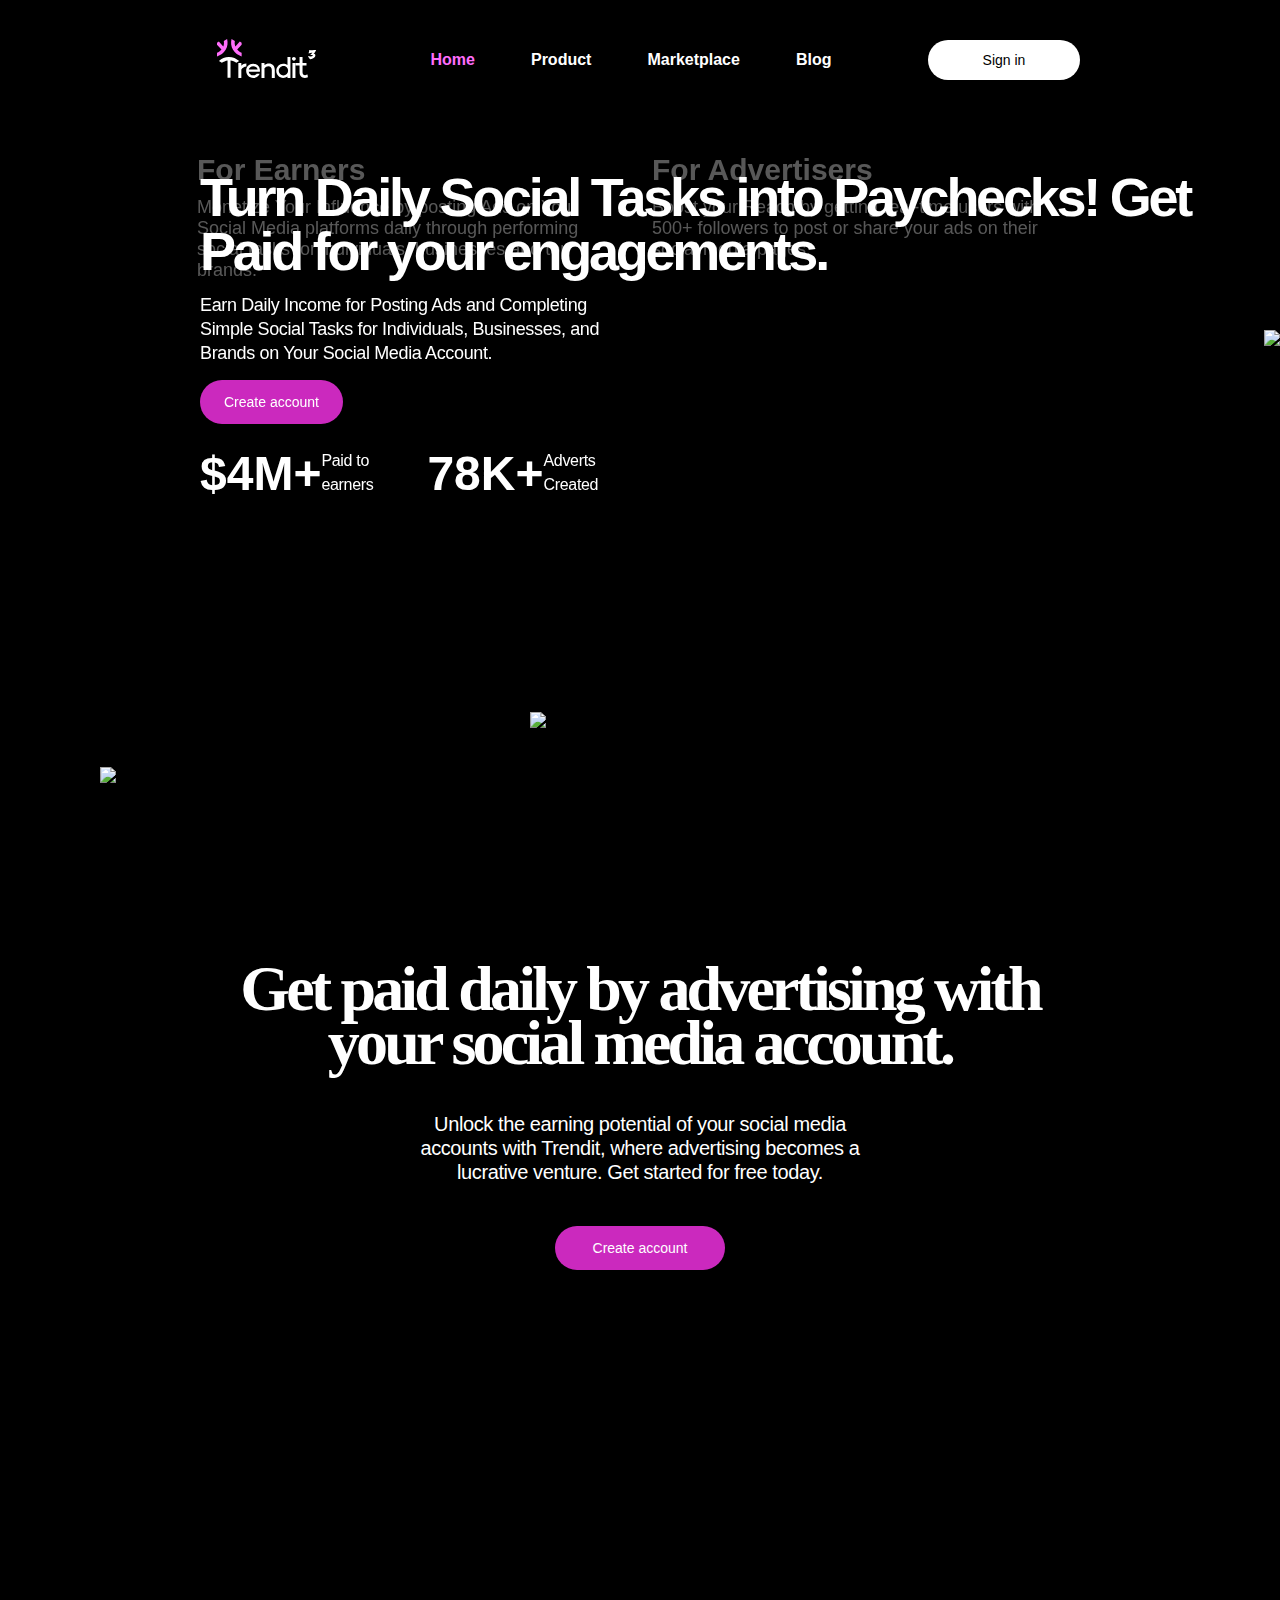
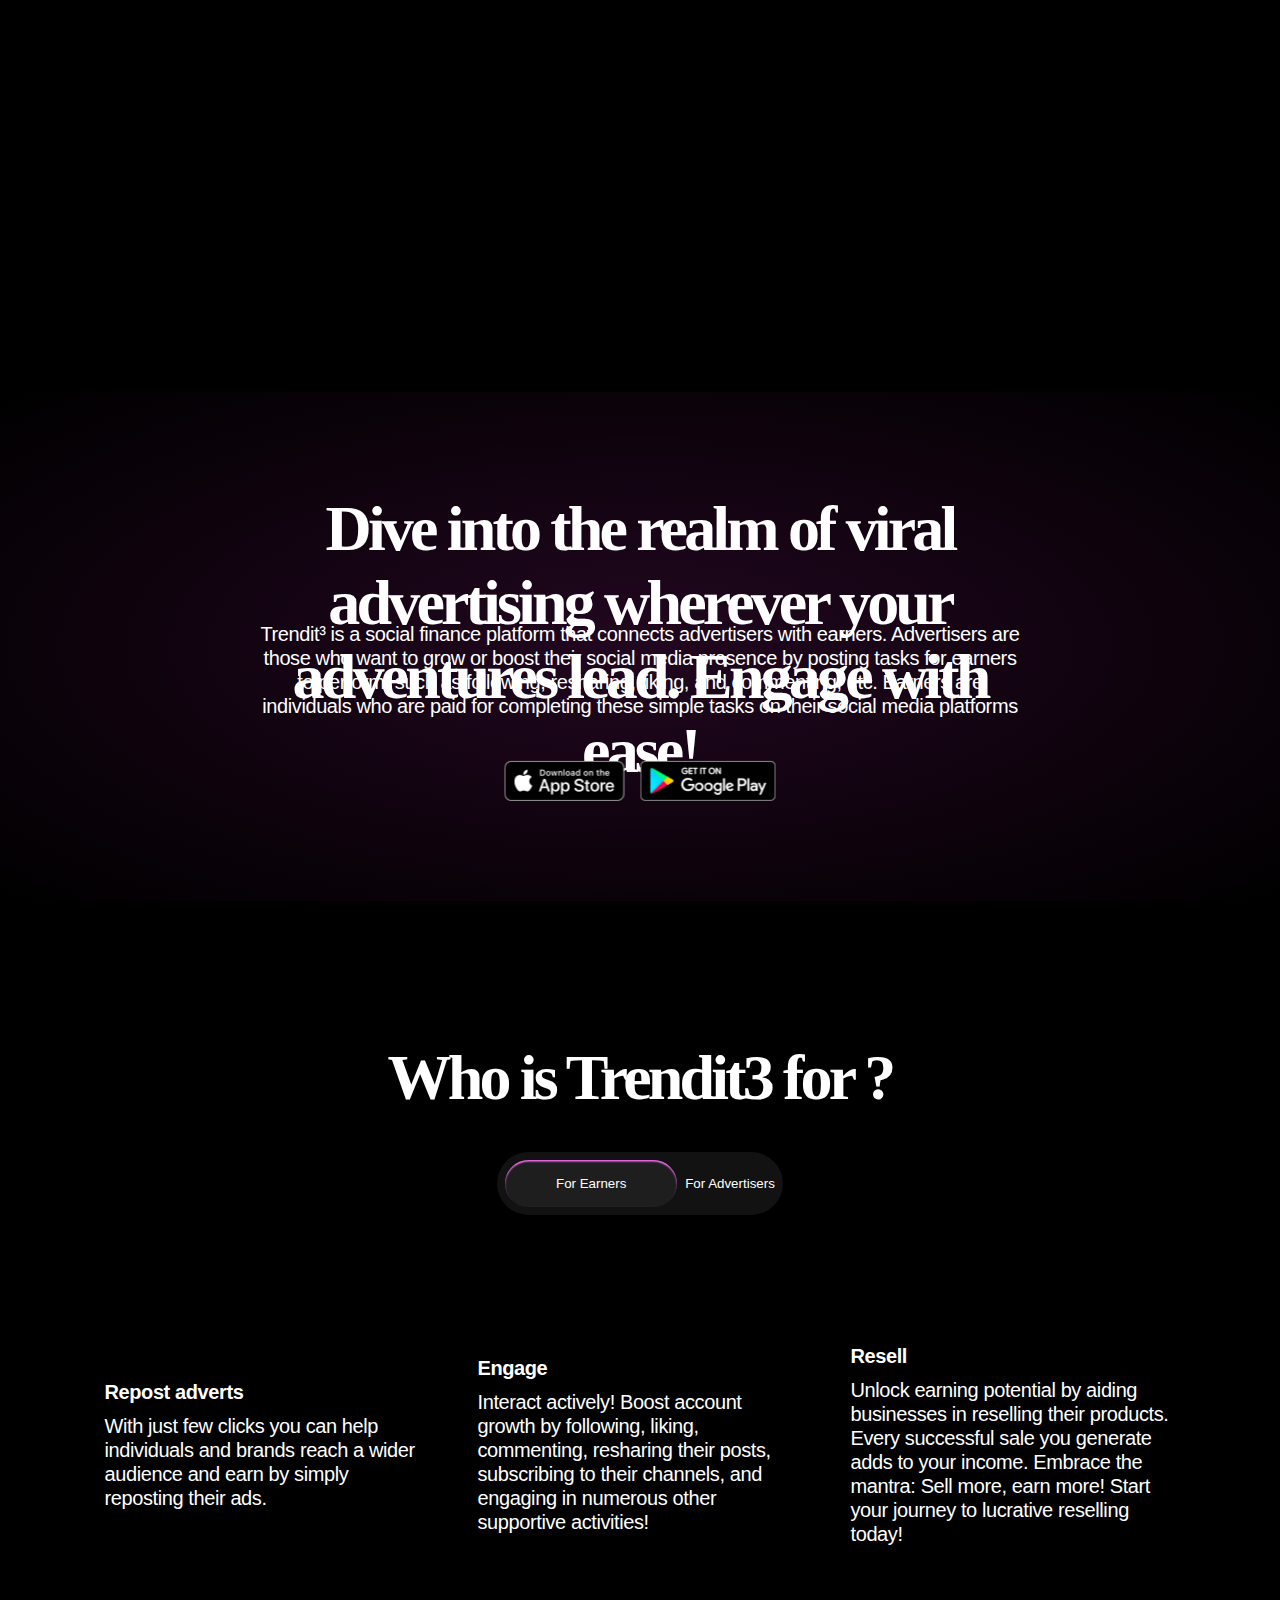
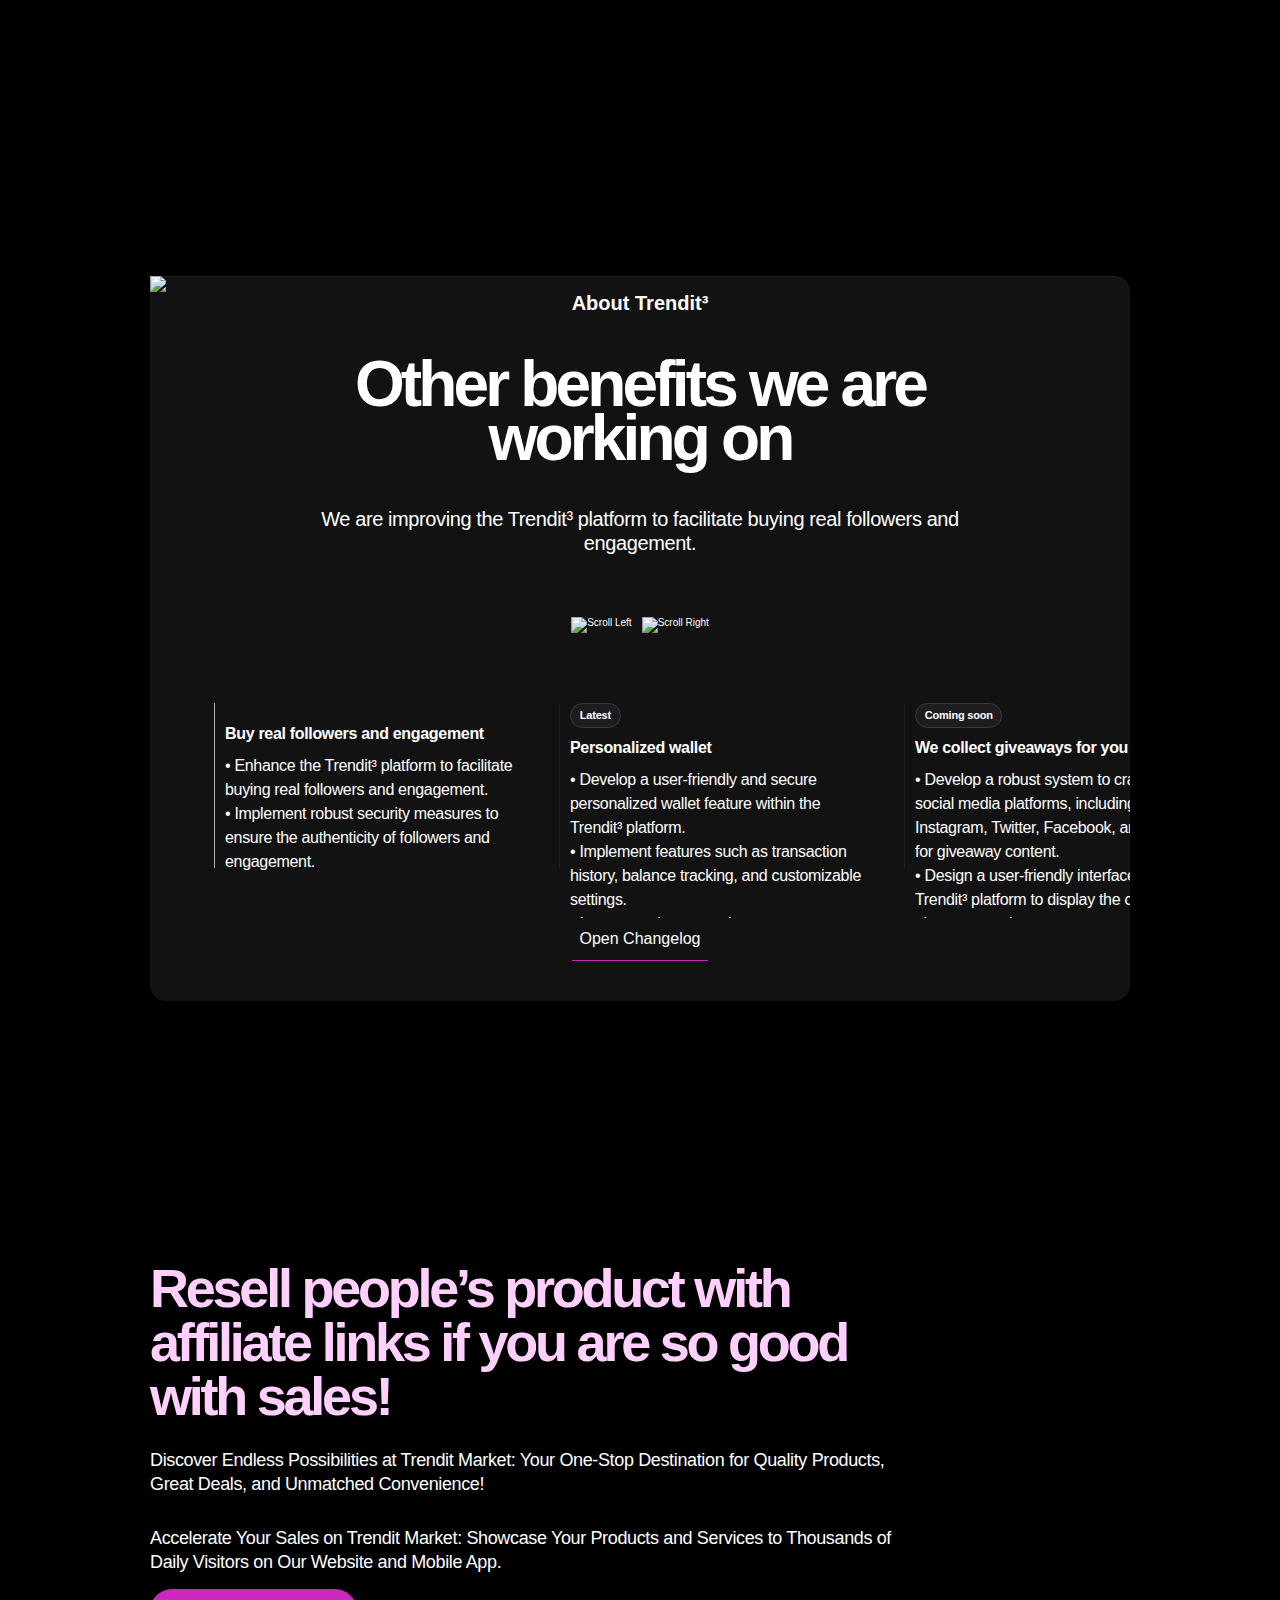
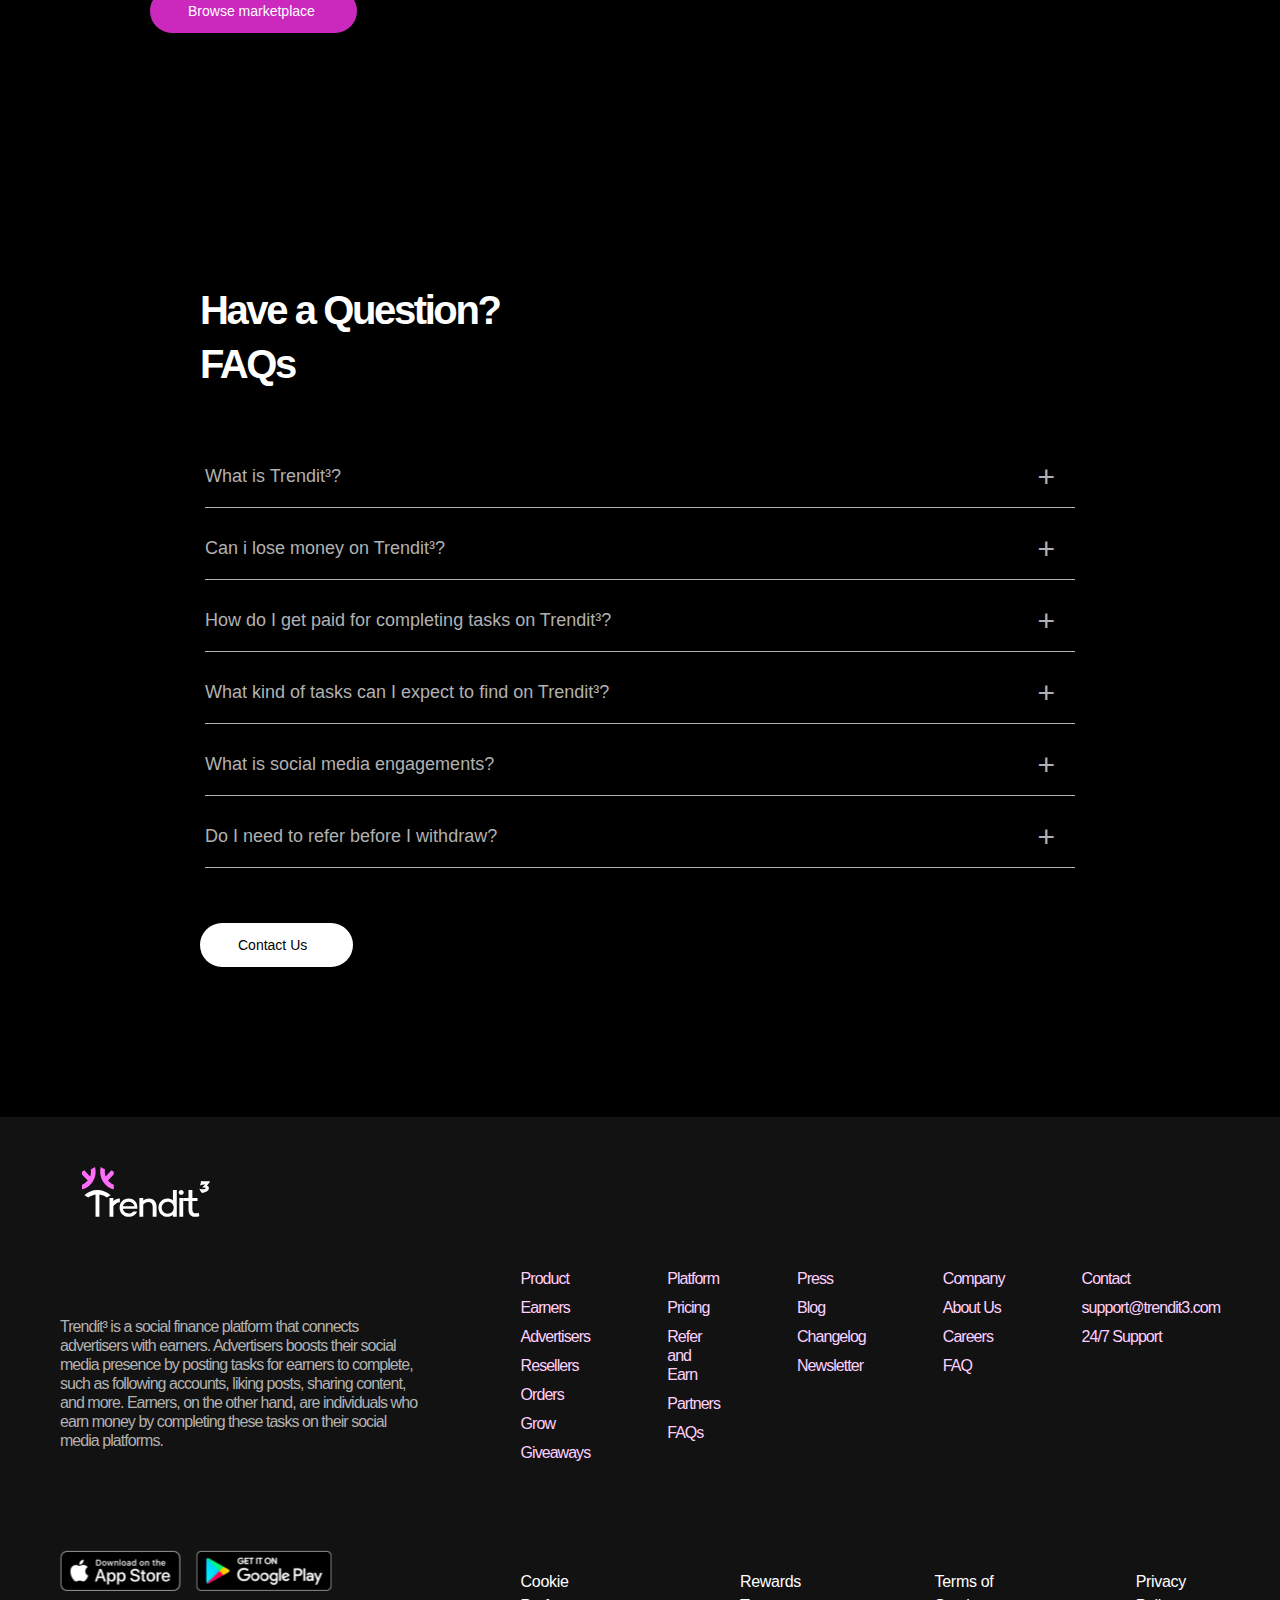
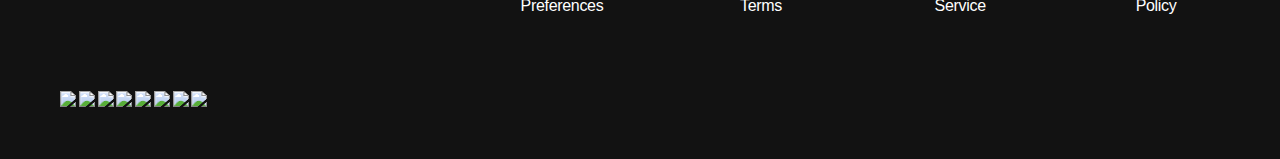
==== commit ba59a143: "r" ====
--- a/index.html
+++ b/index.html
@@ -30,16 +30,15 @@
         </div>
         <!-- <div class="cancel" id="cancel">&#10005;</div> -->
     </header>
-
      <div class="hero">
         <div class="left">
             <h1>Turn Daily Social Tasks into Paychecks! Get Paid for your engagements.</h1>
             <p>Earn Daily Income for Posting Ads and Completing Simple Social Tasks for Individuals, Businesses, and Brands on Your Social Media Account.</p>
-            <input type="text" placeholder="Continue with Email">
+            <!-- <input type="text" placeholder="Continue with Email"> -->
             <div class="call-to-actions">
                <a href="https://app.trendit3.com"> <button id="cta">Create account</button></a>
-                <img src="./images/video.svg" width="28px">
-                <p>Watch video</p>  
+                <!-- <img src="./images/video.svg" width="28px">
+                <p>Watch video</p>   -->
             </div>
             <div class="credits">
                 <div class="text"> <h4>$4M+</h4> <p>Paid to <br> earners</p> 
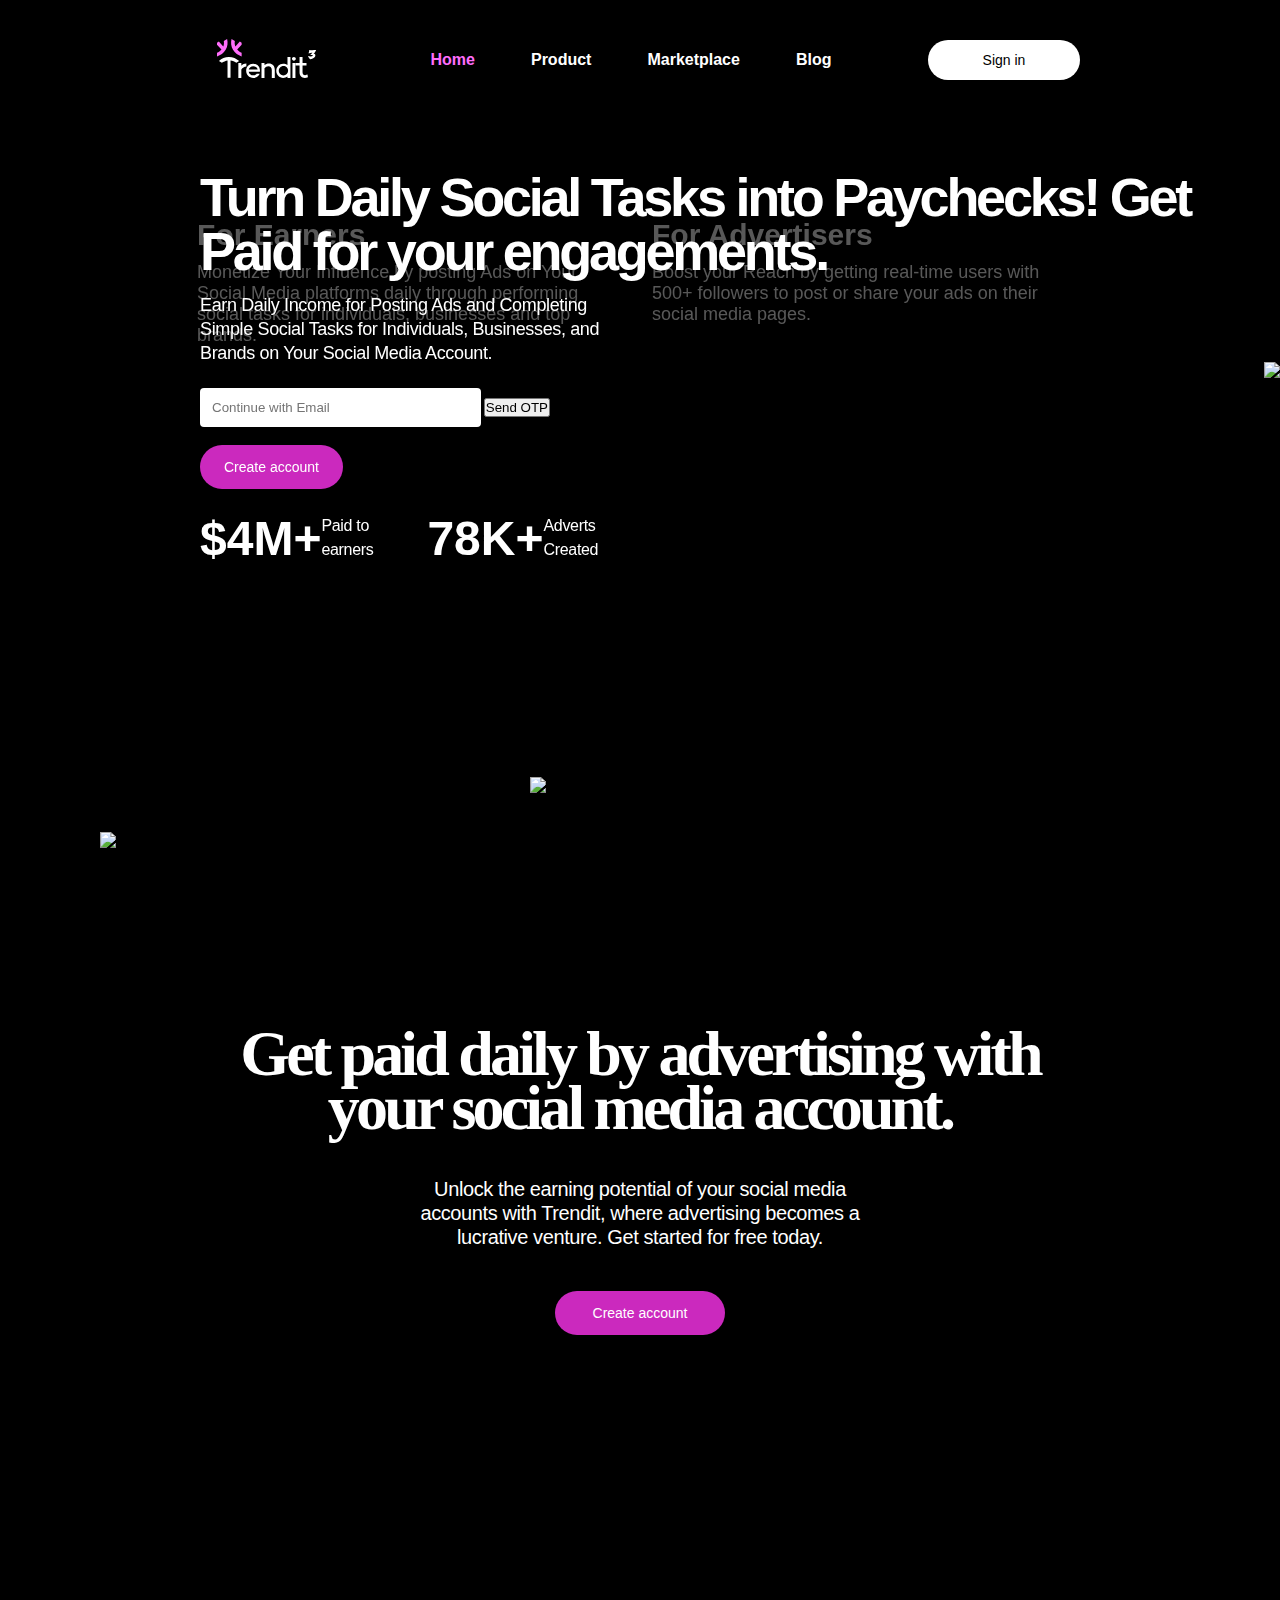
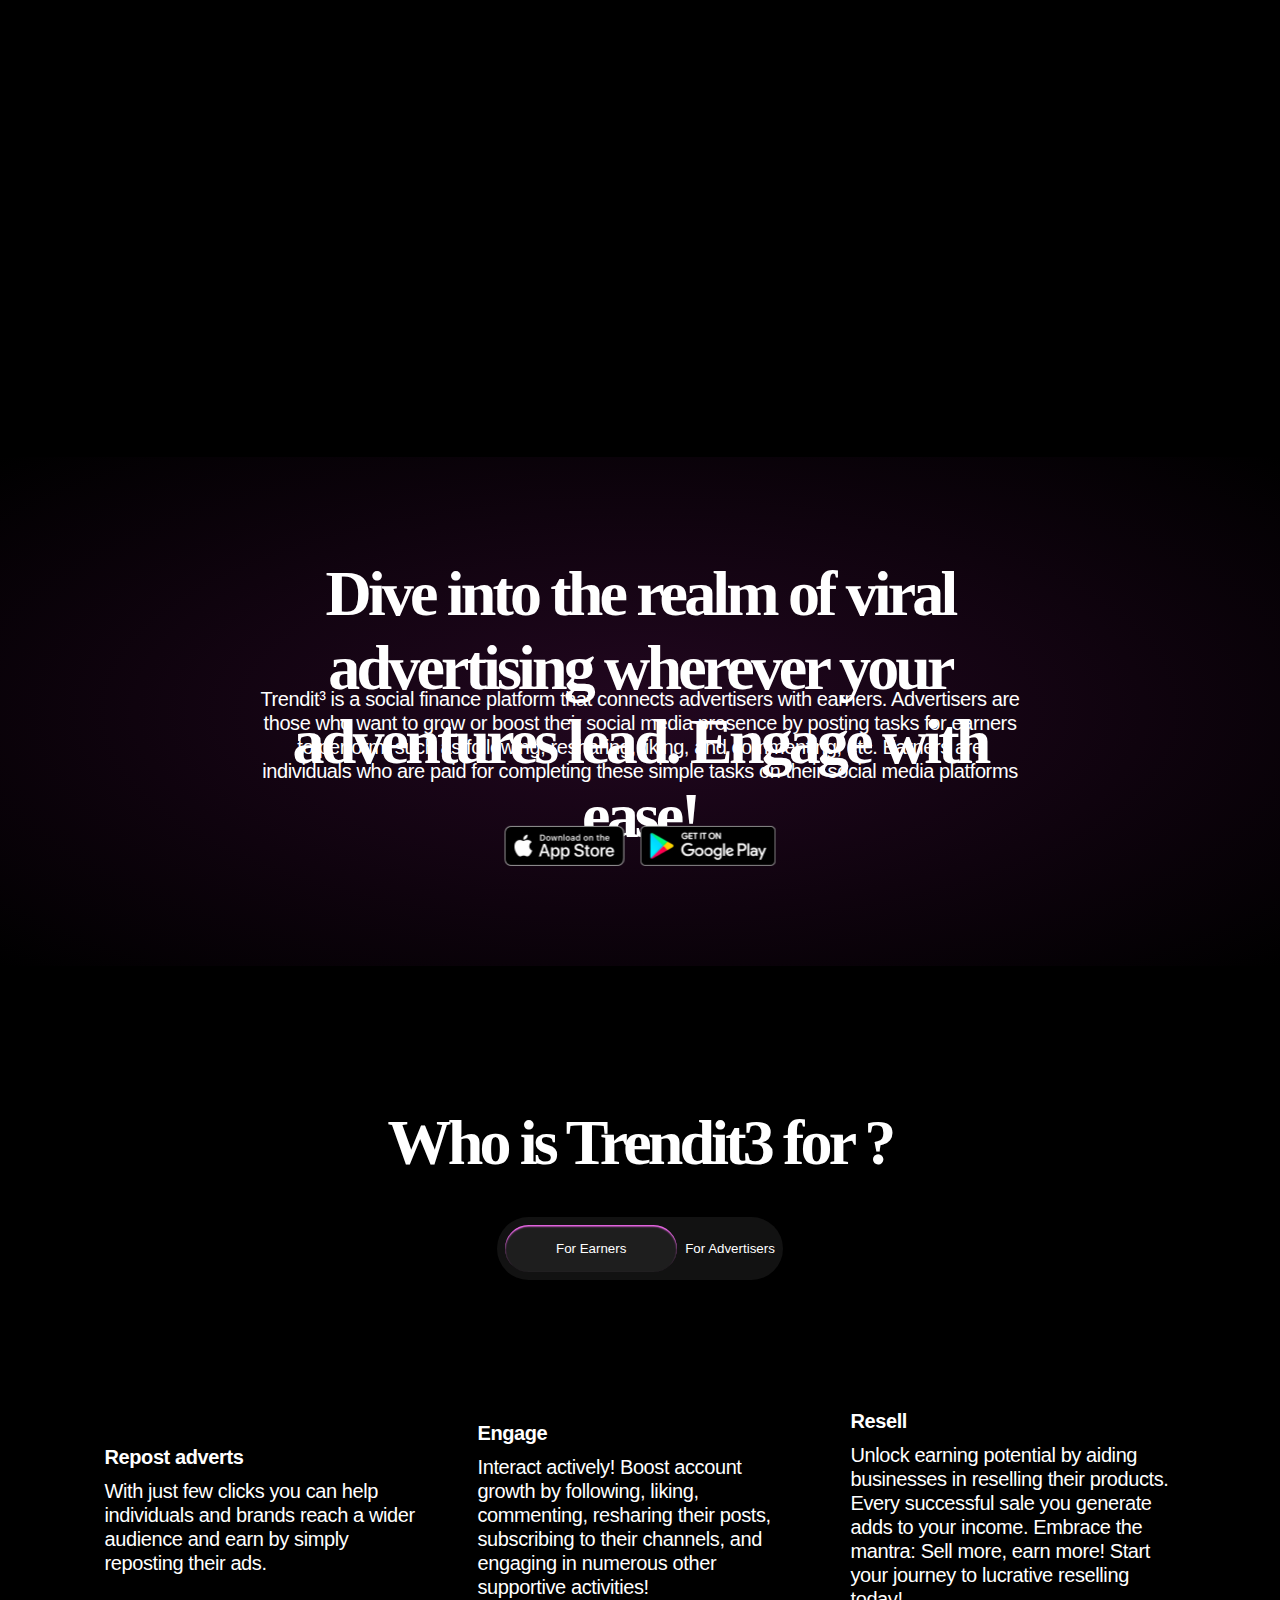
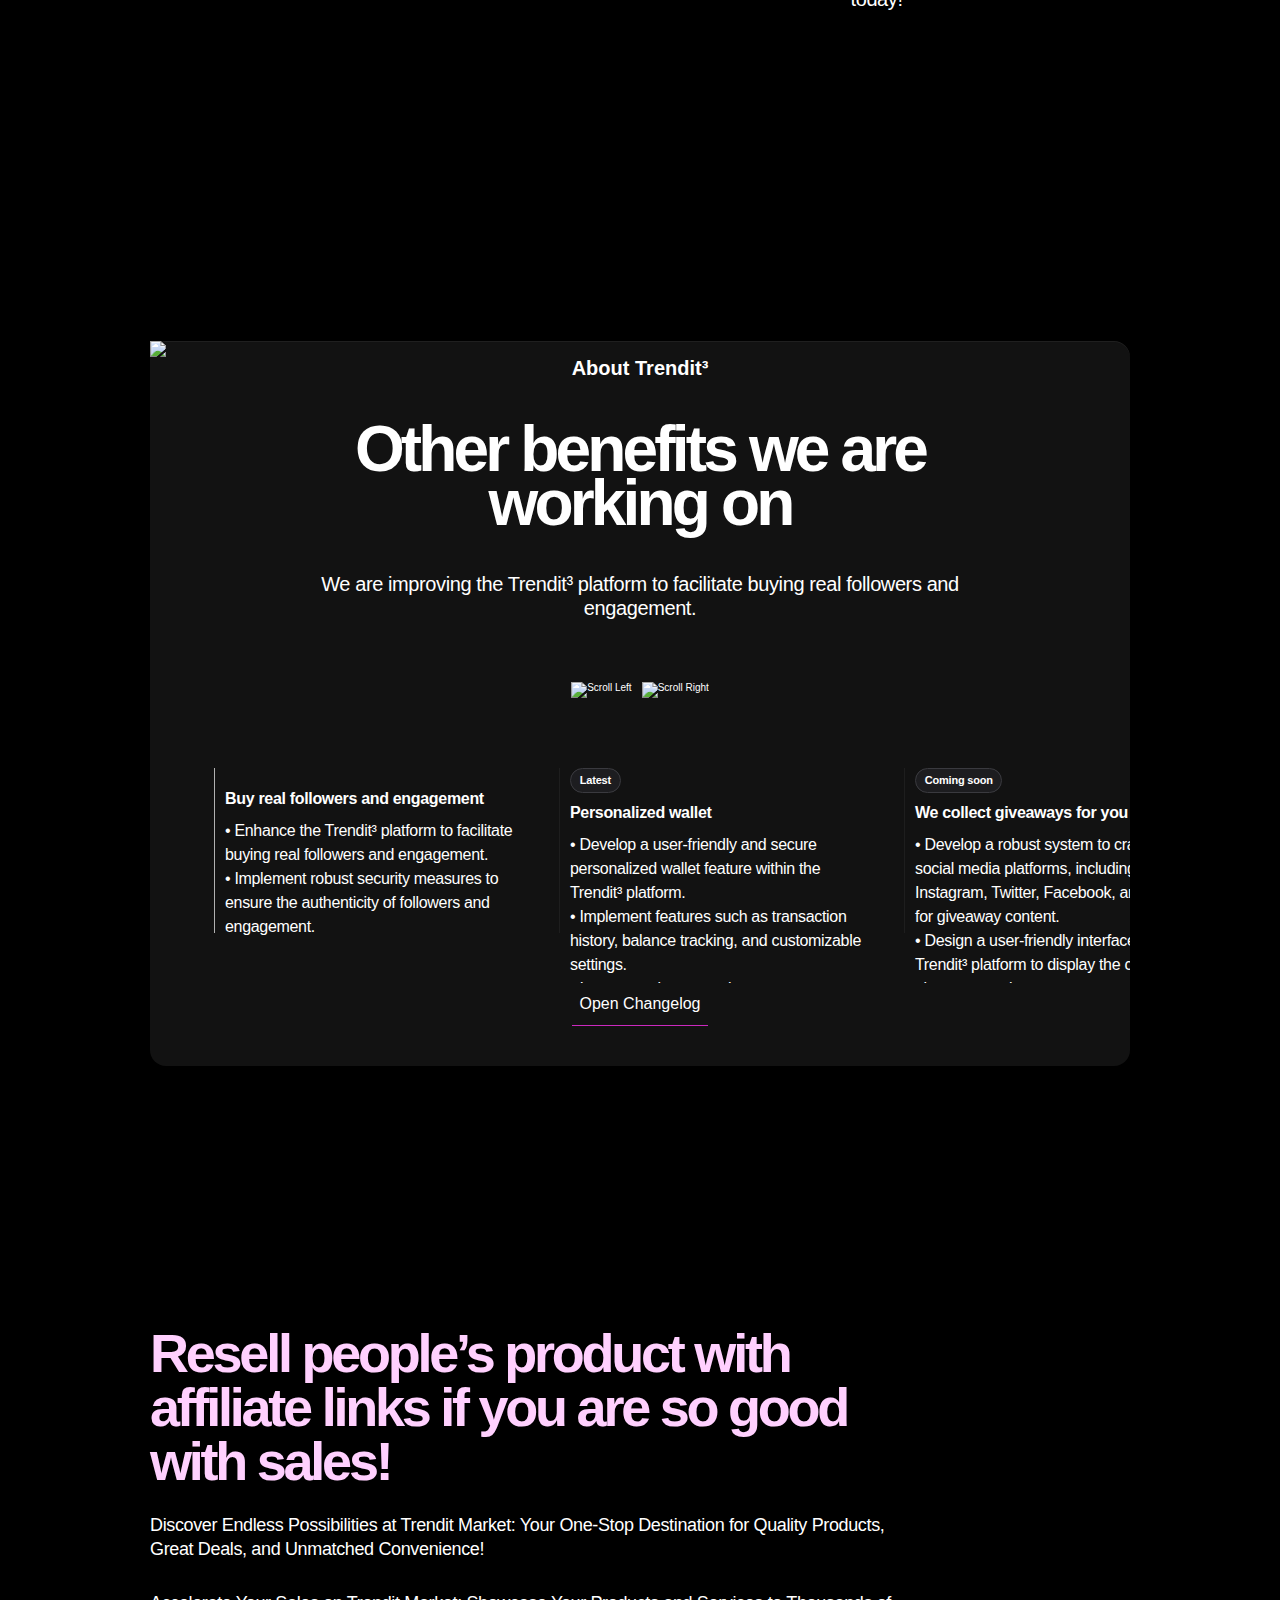
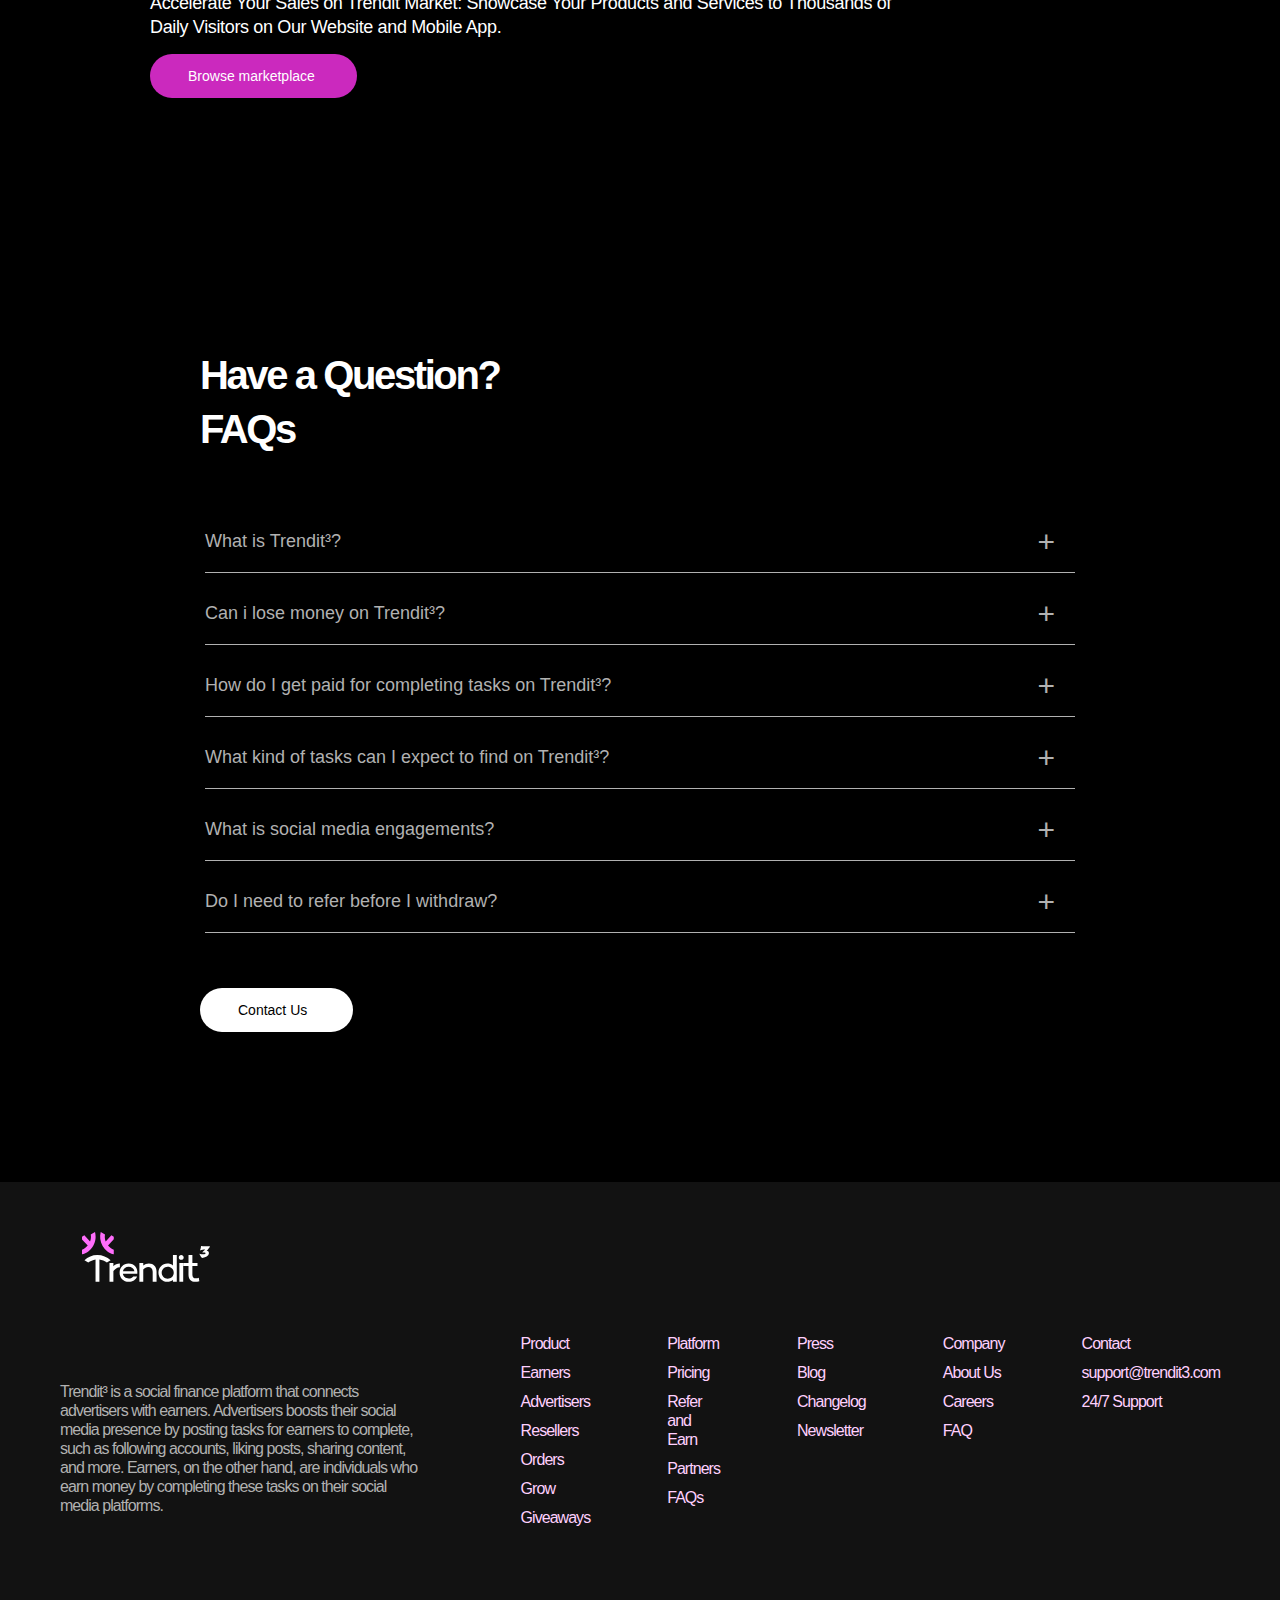
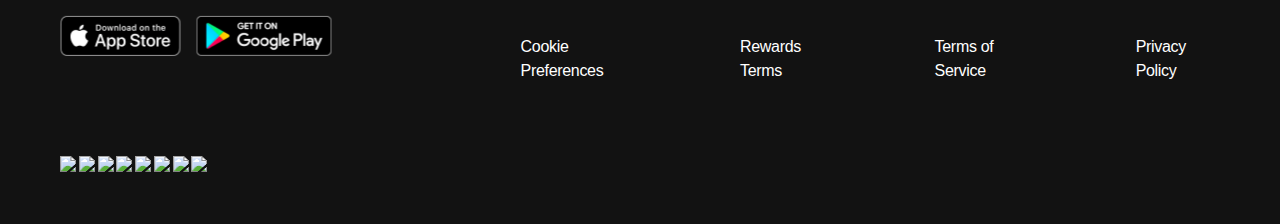
==== commit a9c60213: "otp" ====
--- a/index.html
+++ b/index.html
@@ -34,7 +34,9 @@
         <div class="left">
             <h1>Turn Daily Social Tasks into Paychecks! Get Paid for your engagements.</h1>
             <p>Earn Daily Income for Posting Ads and Completing Simple Social Tasks for Individuals, Businesses, and Brands on Your Social Media Account.</p>
-            <!-- <input type="text" placeholder="Continue with Email"> -->
+            <input type="email" id="email-input" placeholder="Continue with Email">
+            <button id="send-otp-button">Send OTP</button> 
+
             <div class="call-to-actions">
                <a href="https://app.trendit3.com"> <button id="cta">Create account</button></a>
                 <!-- <img src="./images/video.svg" width="28px">
@@ -426,6 +428,40 @@
     </div>
     
     <script src="./js/script.js"></script>
+    <script>
+        document.getElementById('send-otp-button').addEventListener('click', function() {
+    var email = document.getElementById('email-input').value;
+    sendOTP(email);
+});
+
+function sendOTP(email) {
+    fetch('https://api-staging.trendit3.com/api/signup', {
+        method: 'POST',
+        headers: {
+            'Content-Type': 'application/json'
+        },
+        body: JSON.stringify({ email: email })
+    })
+    .then(response => {
+        if (!response.ok) {
+            throw new Error('Network response was not ok');
+        }
+        return response.json();
+    })
+    .then(data => {
+        if (data.success) {
+            // Assuming data contains the success flag
+            window.location.href = '/confirm-otp'; // Adjust the URL to your OTP screen
+        } else {
+            alert('Failed to send OTP. Please try again.');
+        }
+    })
+    .catch(error => {
+        console.error('Error:', error);
+        alert('An error occurred. Please try again.');
+    });
+}
+    </script>
     <script src="./js/scrollreveal.min.js"></script>
     
 
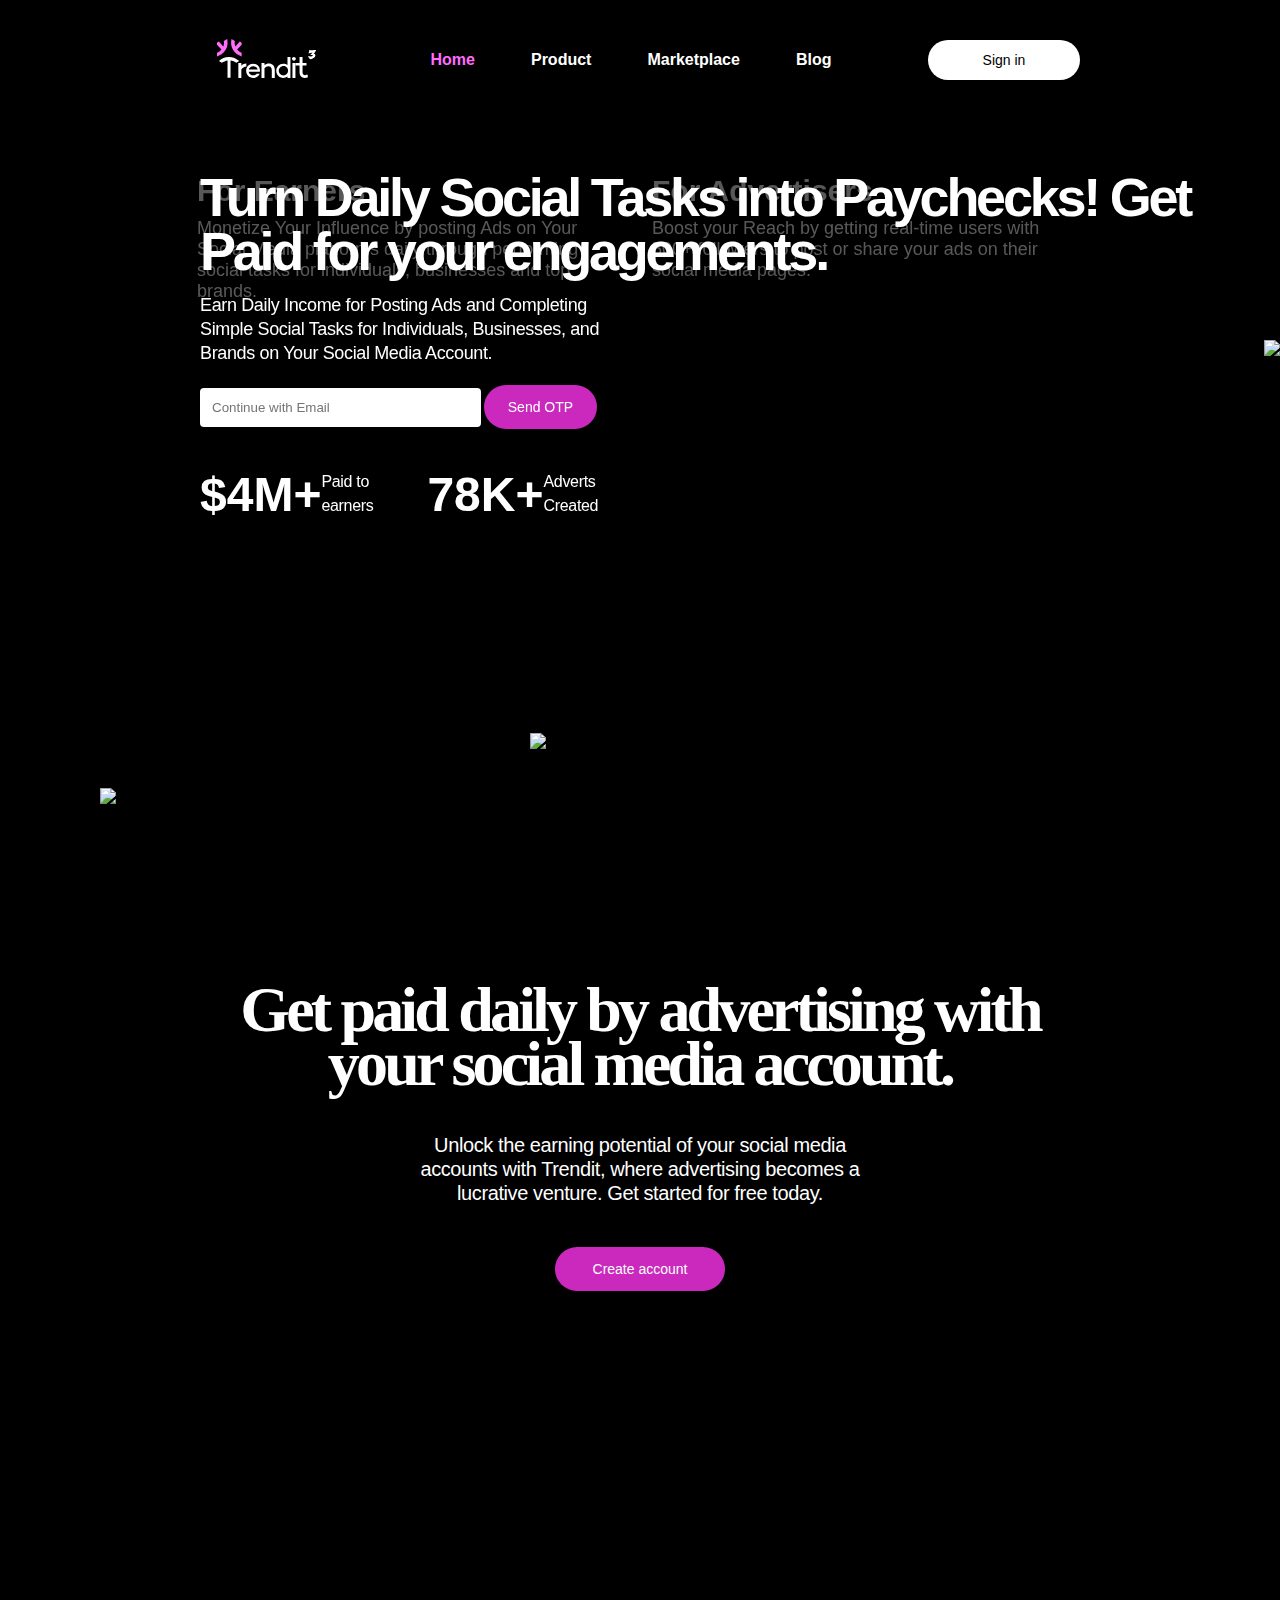
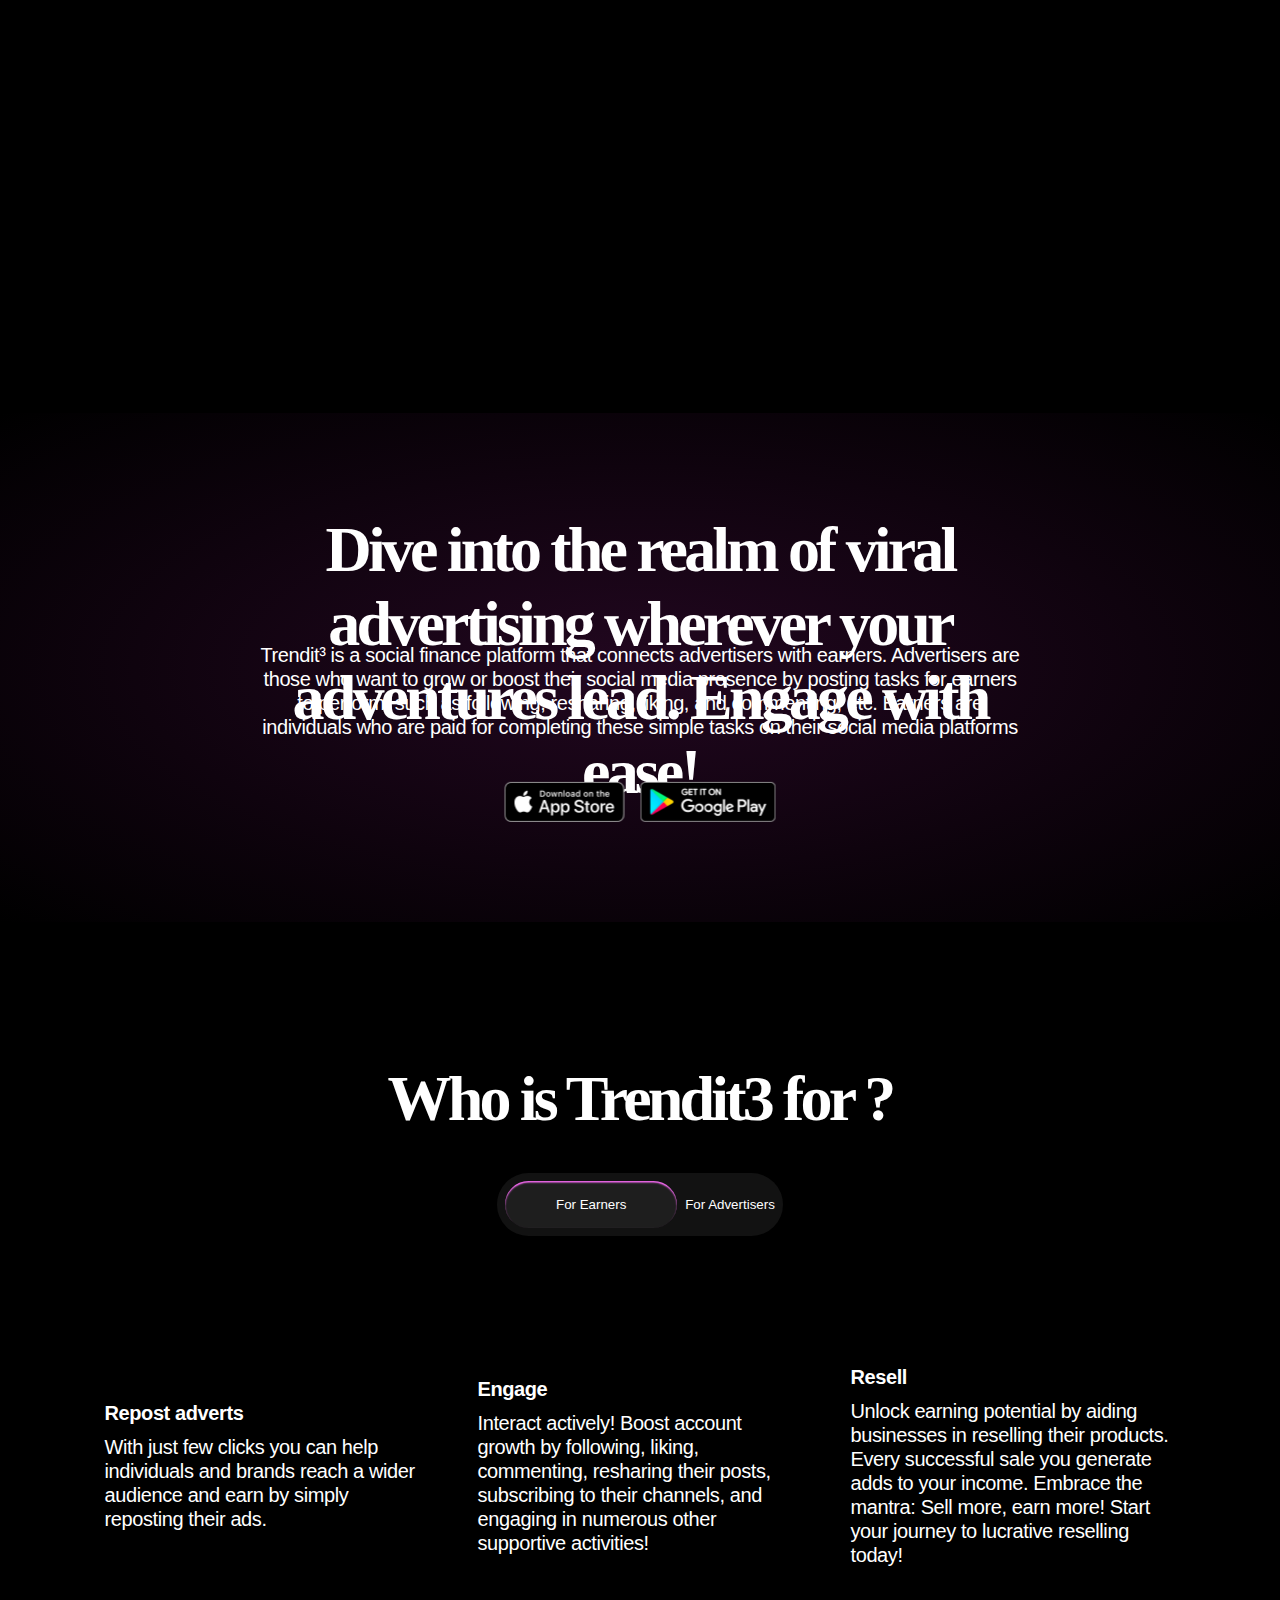
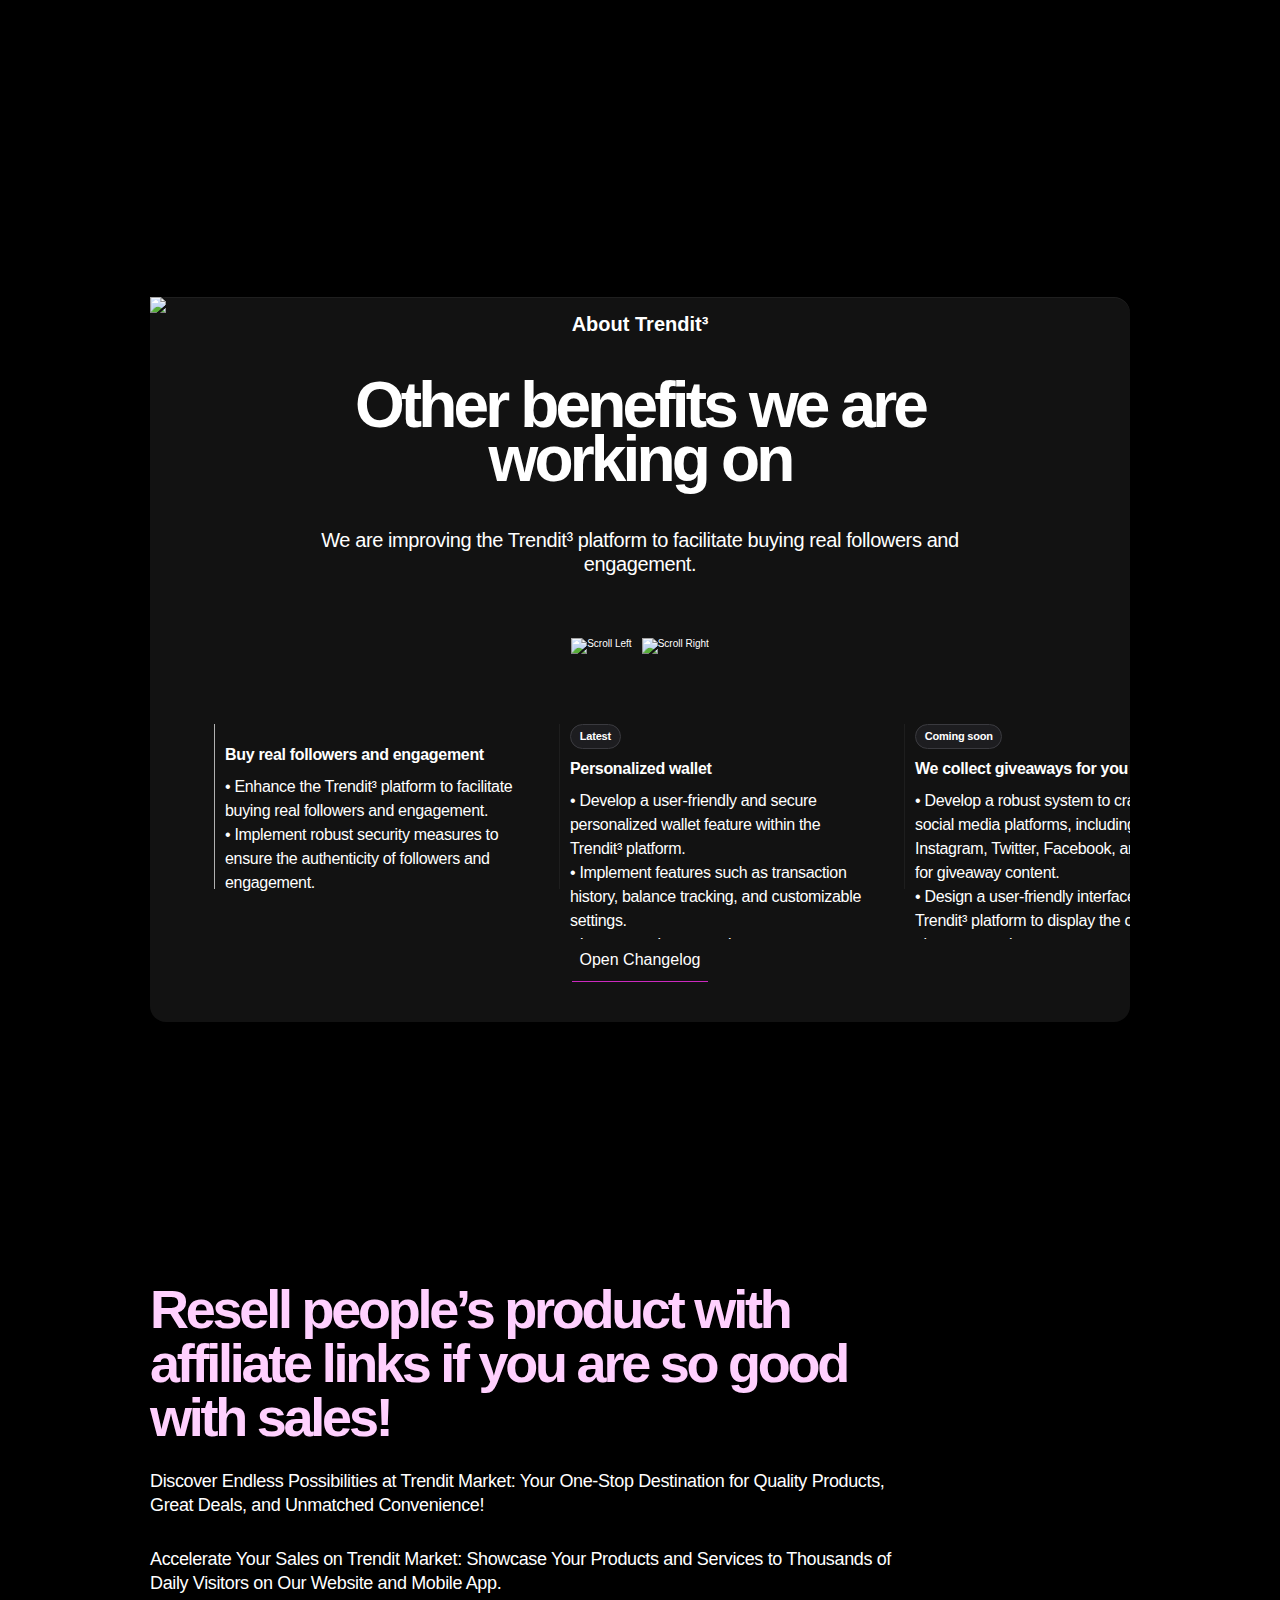
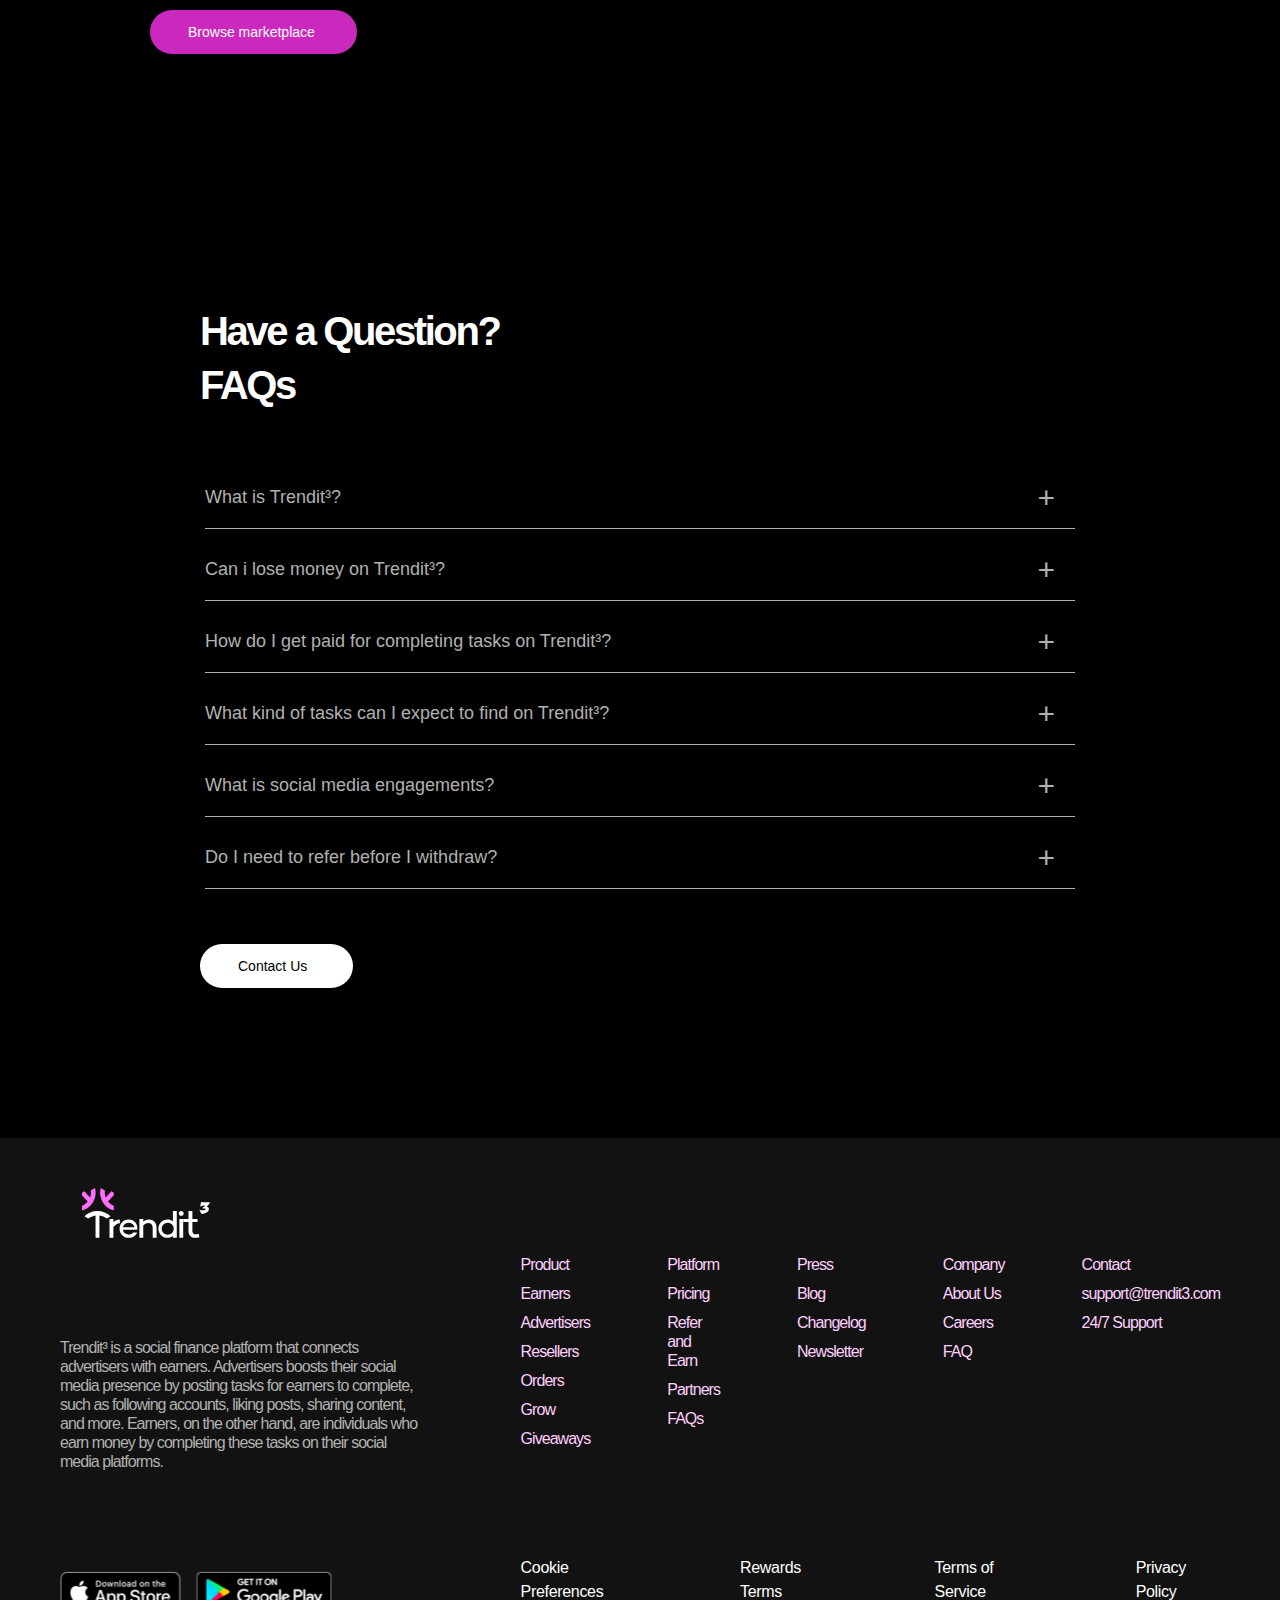
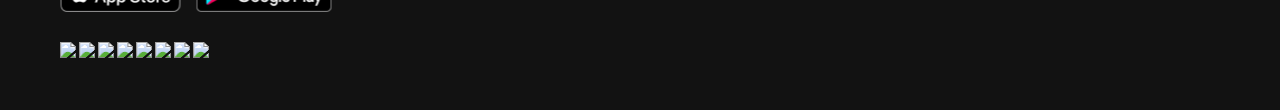
==== commit 59cbe657: "otp" ====
--- a/index.html
+++ b/index.html
@@ -35,10 +35,10 @@
             <h1>Turn Daily Social Tasks into Paychecks! Get Paid for your engagements.</h1>
             <p>Earn Daily Income for Posting Ads and Completing Simple Social Tasks for Individuals, Businesses, and Brands on Your Social Media Account.</p>
             <input type="email" id="email-input" placeholder="Continue with Email">
-            <button id="send-otp-button">Send OTP</button> 
+            <button class="otp"  id="send-otp-button">Send OTP</button> 
 
             <div class="call-to-actions">
-               <a href="https://app.trendit3.com"> <button id="cta">Create account</button></a>
+               <!-- <a href="https://app.trendit3.com"> <button id="cta">Create account</button></a> -->
                 <!-- <img src="./images/video.svg" width="28px">
                 <p>Watch video</p>   -->
             </div>
@@ -430,38 +430,51 @@
     <script src="./js/script.js"></script>
     <script>
         document.getElementById('send-otp-button').addEventListener('click', function() {
-    var email = document.getElementById('email-input').value;
-    sendOTP(email);
-});
-
-function sendOTP(email) {
-    fetch('https://api-staging.trendit3.com/api/signup', {
-        method: 'POST',
-        headers: {
-            'Content-Type': 'application/json'
-        },
-        body: JSON.stringify({ email: email })
-    })
-    .then(response => {
-        if (!response.ok) {
-            throw new Error('Network response was not ok');
-        }
-        return response.json();
-    })
-    .then(data => {
-        if (data.success) {
-            // Assuming data contains the success flag
-            window.location.href = '/confirm-otp'; // Adjust the URL to your OTP screen
-        } else {
-            alert('Failed to send OTP. Please try again.');
-        }
-    })
-    .catch(error => {
-        console.error('Error:', error);
-        alert('An error occurred. Please try again.');
-    });
-}
+            // Get the email input value
+            var email = document.getElementById('email-input').value;
+    
+            // Validate the email input
+            if (!email) {
+                alert('Please enter your email.');
+                return;
+            }
+    
+            // Prepare the data to be sent in the request
+            var data = {
+                email: email
+            };
+    
+            // Send the OTP request using fetch
+            fetch('https://api-staging.trendit3.com/api/signup', {
+                method: 'POST',
+                headers: {
+                    'Content-Type': 'application/json'
+                },
+                body: JSON.stringify(data)
+            })
+            .then(response => {
+                if (!response.ok) {
+                    throw new Error('Network response was not ok: ' + response.statusText);
+                }
+                return response.json();
+            })
+            .then(data => {
+                // Assuming a successful response
+                if (data.success) {
+                    // Redirect to the OTP confirmation page
+                    window.location.href = 'https://app.trendit3.com/confirm-otp';
+                } else {
+                    alert('Failed to send OTP. Please try again.');
+                }
+            })
+            .catch(error => {
+                console.error('Fetch error:', error);
+                alert('An error occurred: ' + error.message);
+            });
+        });
     </script>
+    
+    
     <script src="./js/scrollreveal.min.js"></script>
     
 
--- a/css/style.css
+++ b/css/style.css
@@ -160,7 +160,7 @@
     margin: 10px 0;
 }
 
-.call-to-actions #cta{
+.call-to-actions #cta, .otp{
     background-color: #CB29BE;
     border-radius: 100px;
     padding: 14px 24px;
@@ -905,7 +905,20 @@
     gap: 15px;
     align-items: center;
 }
-
+footer .left .social-media-links{
+    display: flex;
+    gap: 3px;
+    margin-top: -70px;
+    align-items: center;
+}
+footer .left .social-media-links img{
+    width: 40px;
+    
+}
+footer .left .social-media-links img :nth-child(6){
+    width: 15px;
+    
+}
 footer .right {
     display: flex;
     gap: 108px;
@@ -1072,7 +1085,7 @@
         
     }
     
-    .call-to-actions #cta {
+    .call-to-actions #cta, .otp {
         padding: 12px 24px; 
         font-size: 14px;text-wrap: nowrap;
     }
@@ -1294,6 +1307,10 @@
 }
 footer .right .bottom .list{
     text-align: center;
+}
+footer .left .social-media-links{
+    margin-top: -10px;
+    
 }
 
 }
@@ -1396,7 +1413,7 @@
         
     }
     
-    .call-to-actions #cta {
+    .call-to-actions #cta , .otp{
         padding: 12px 24px; 
         font-size: 14px;text-wrap: nowrap;
         word-wrap: none;
@@ -1619,7 +1636,10 @@
 footer .right .bottom .list{
     text-align: center;
 }
-
+footer .left .social-media-links{
+    margin-top: -10px;
+    
+}
 
 }
 @media only screen and (max-width:450px) {
@@ -1722,7 +1742,7 @@
         
     }
     
-    .call-to-actions #cta {
+    .call-to-actions #cta, .otp {
         background-color: #CB29BE;
         border-radius: 100px;
         padding: 14px 24px;
@@ -1959,12 +1979,15 @@
     text-align: center;
 }
 
-
-}
-
-
-
-
-
-
-
+footer .left .social-media-links{
+    margin-top: 10px;
+    
+}
+}
+
+
+
+
+
+
+
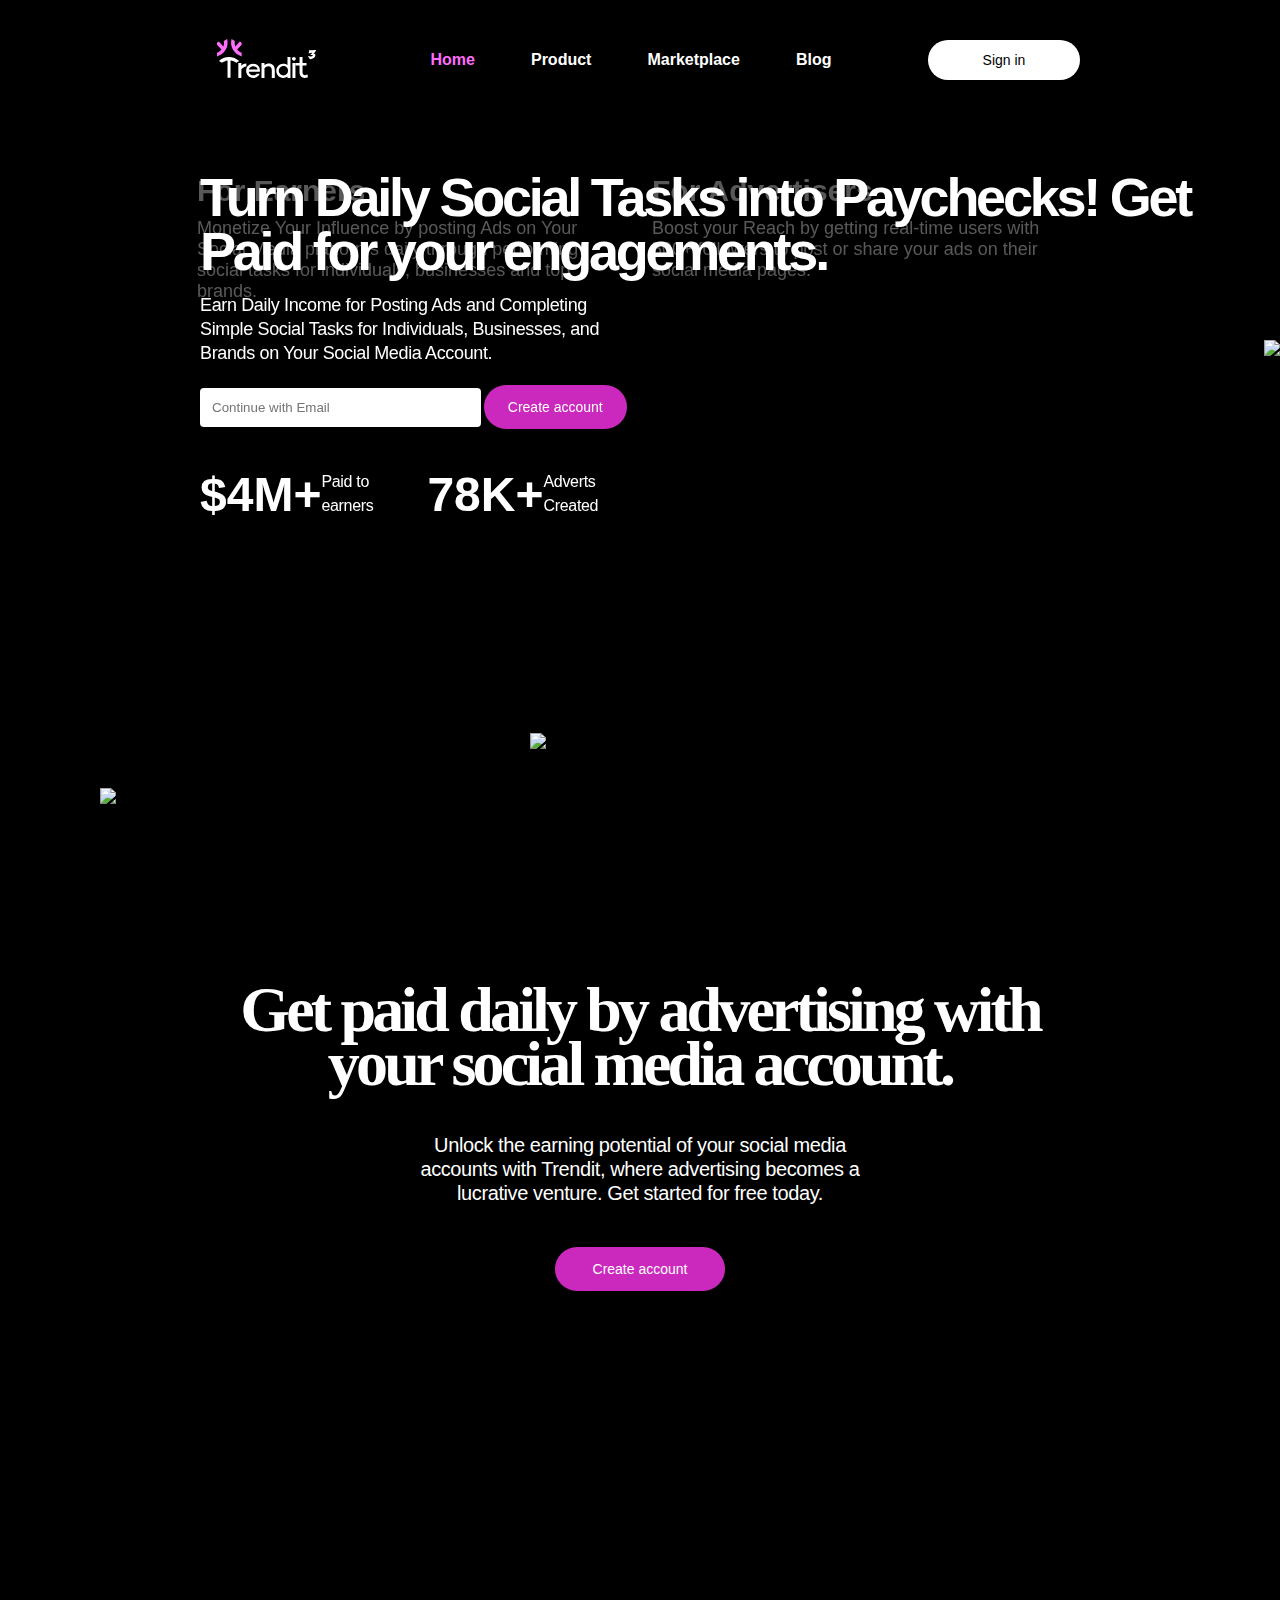
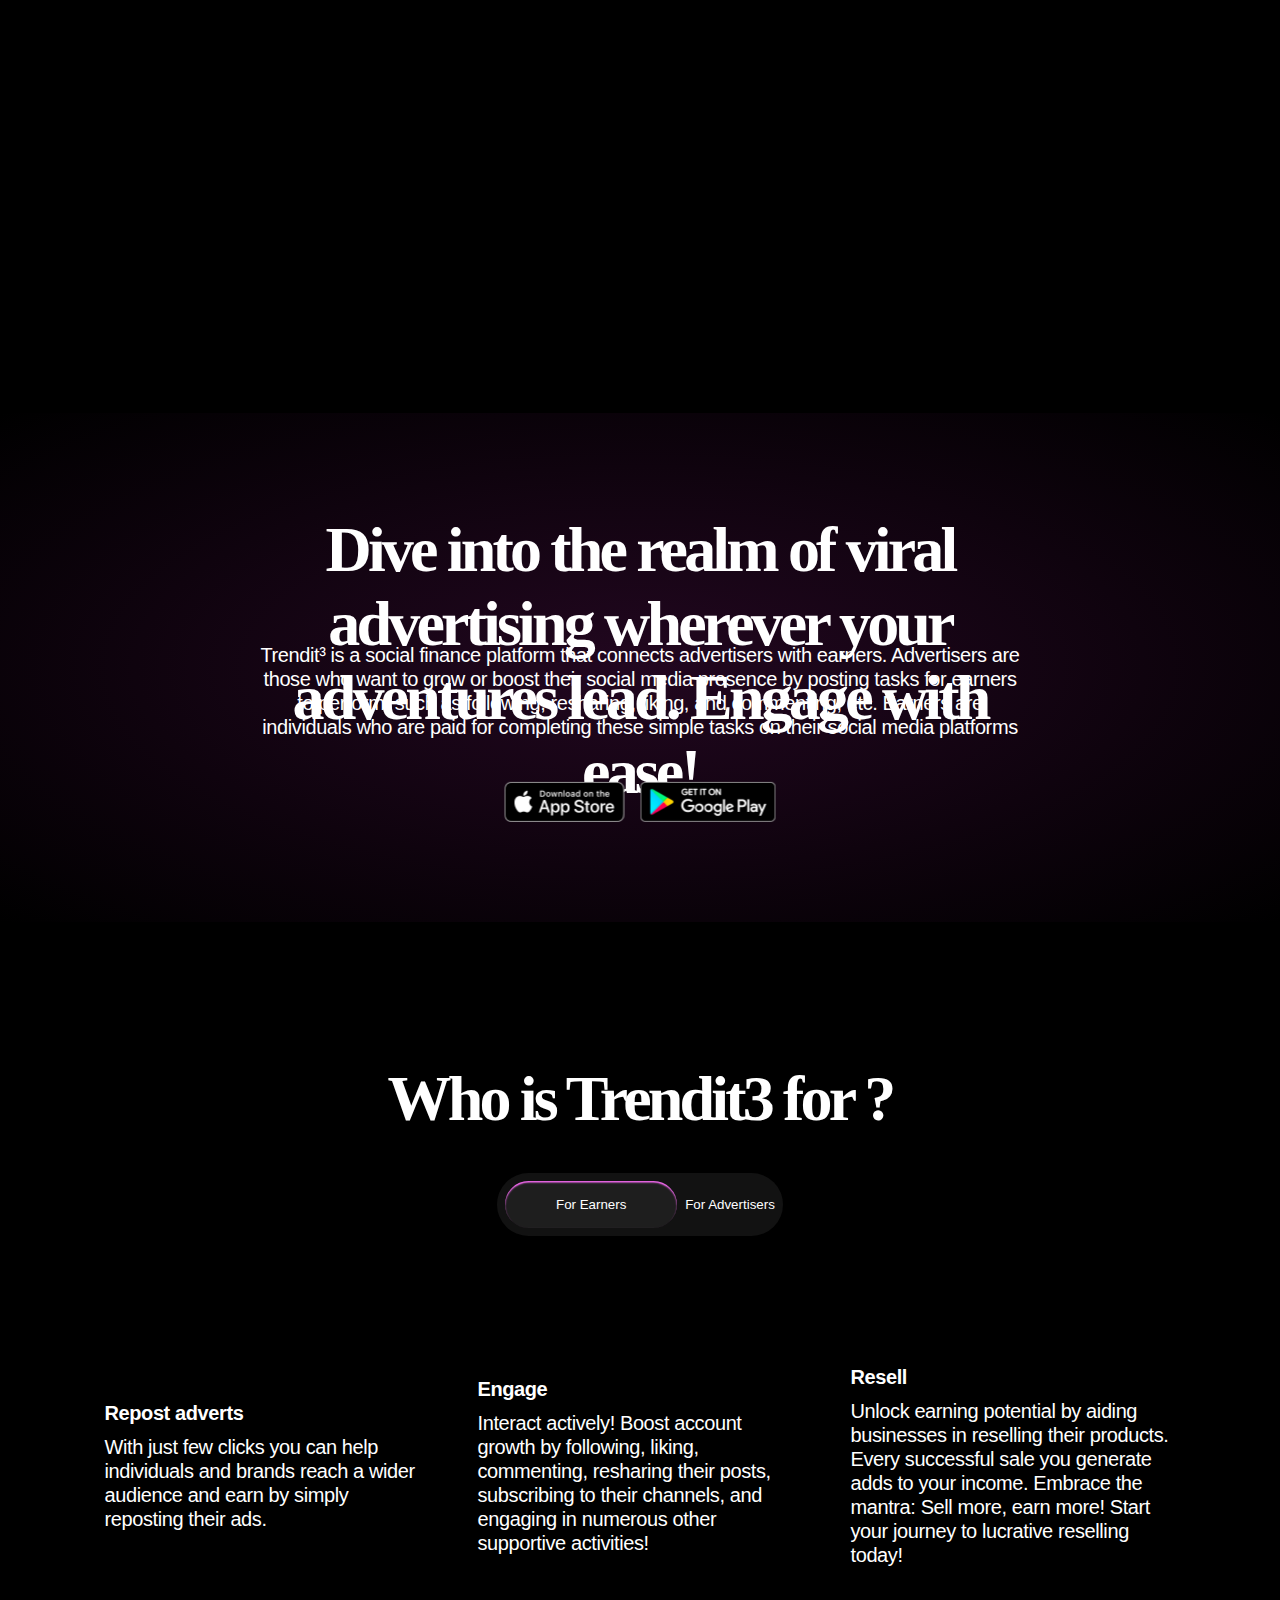
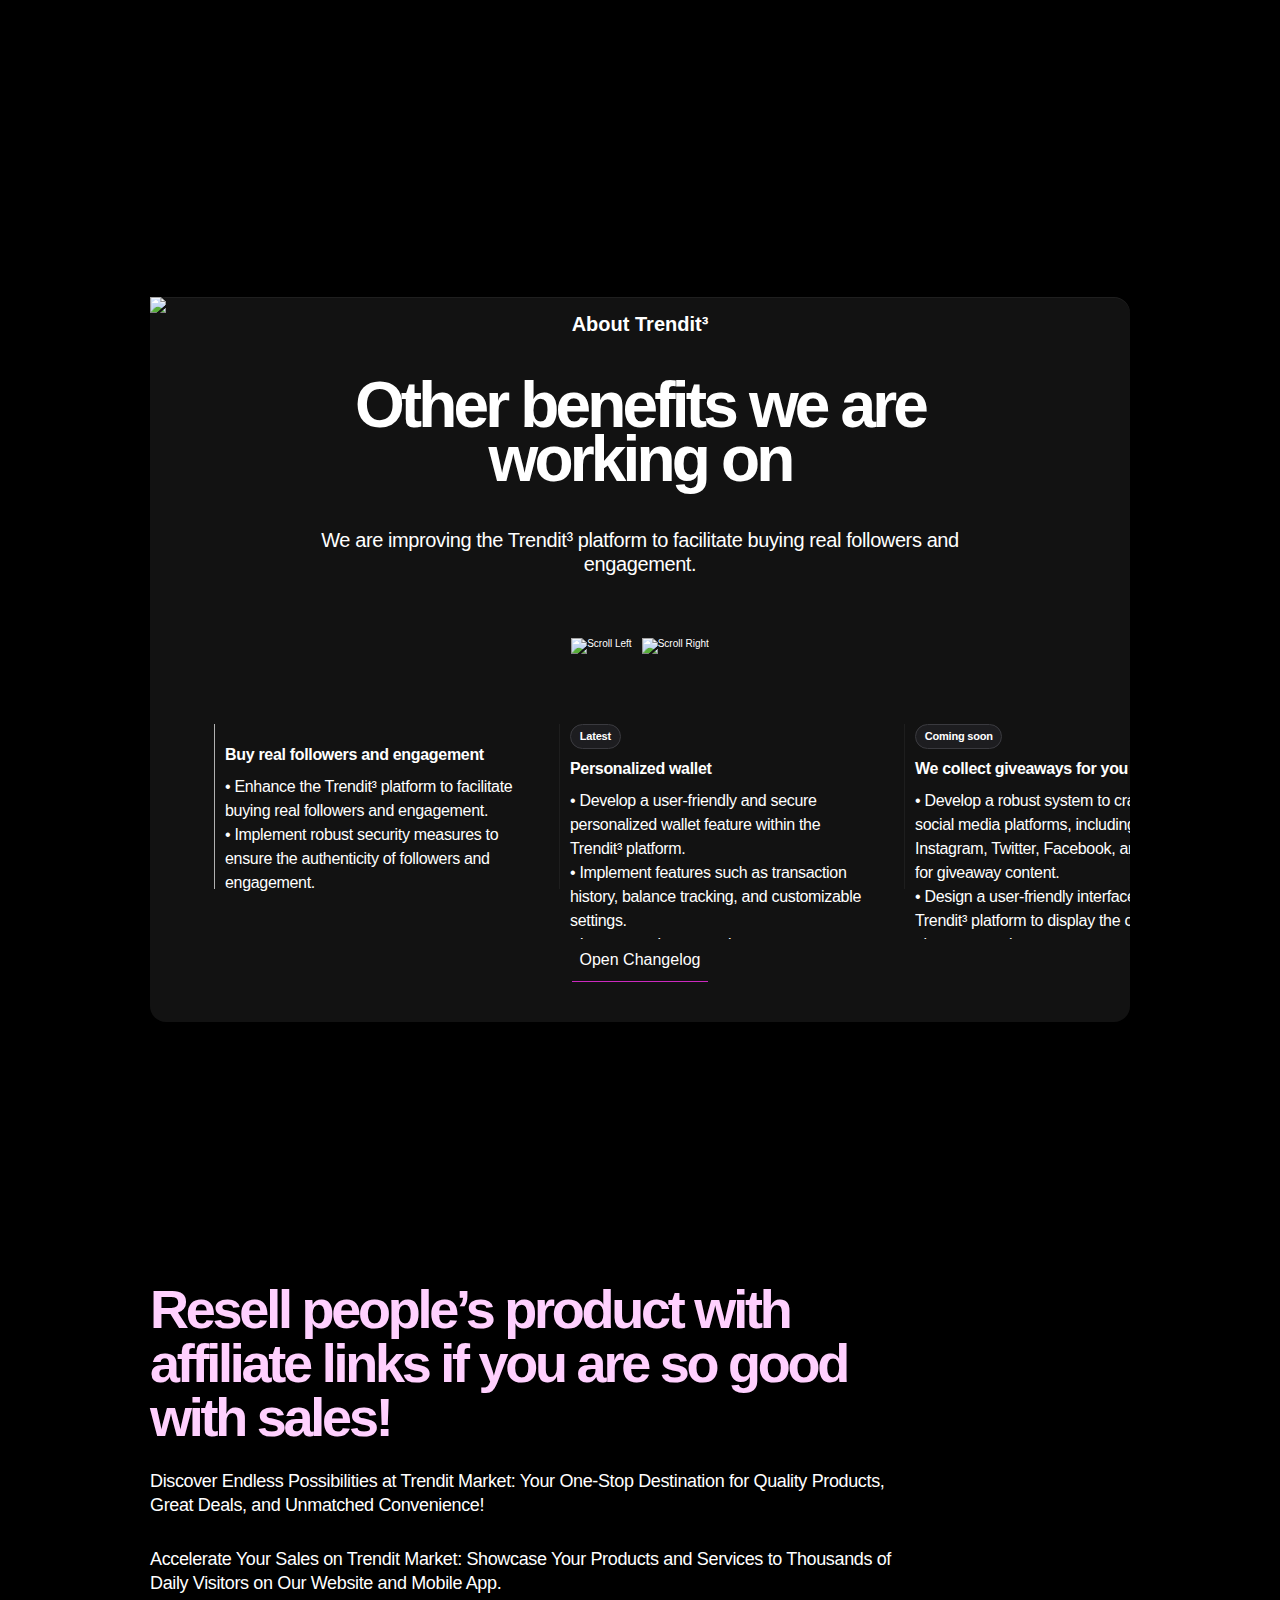
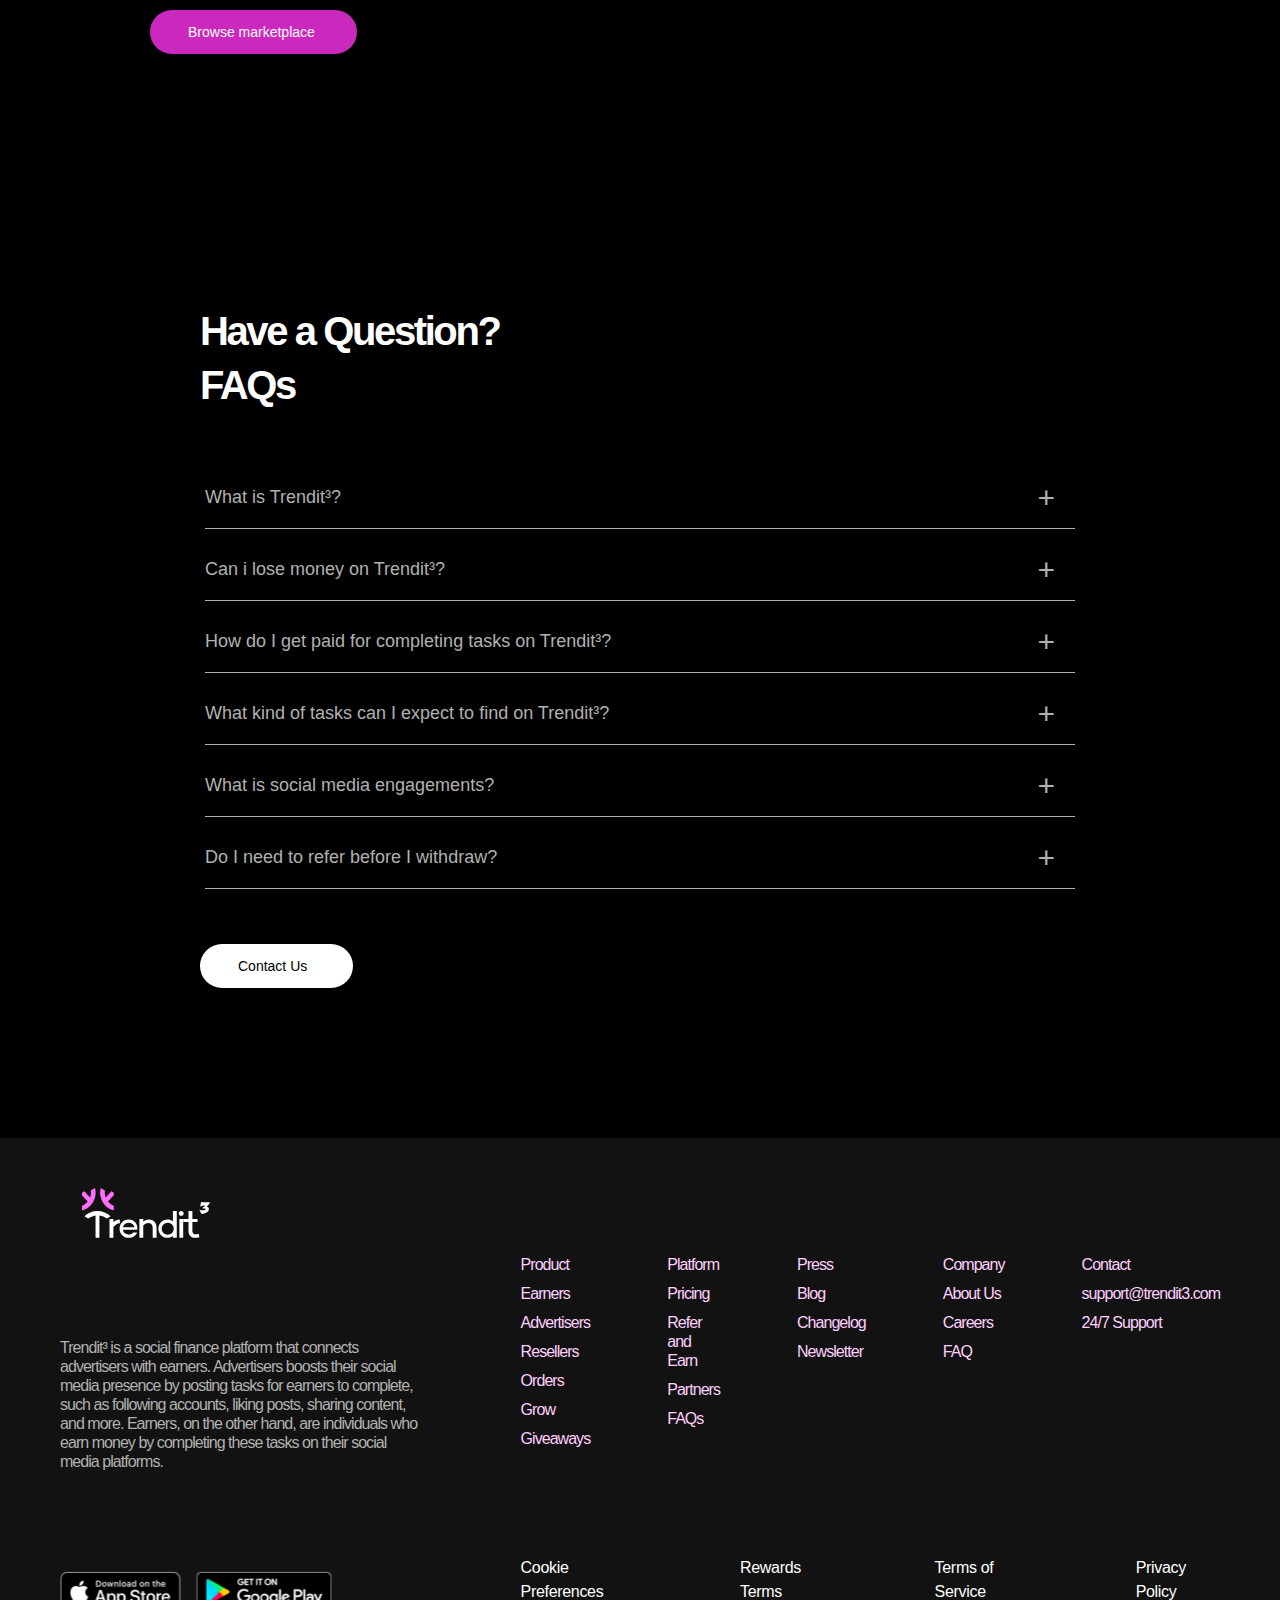
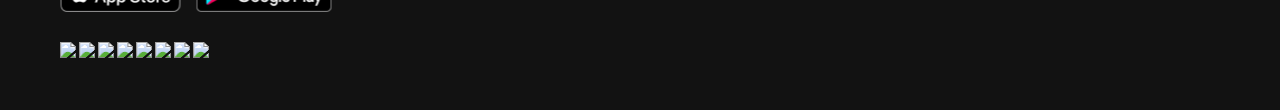
==== commit 637847d5: "otp" ====
--- a/index.html
+++ b/index.html
@@ -35,7 +35,7 @@
             <h1>Turn Daily Social Tasks into Paychecks! Get Paid for your engagements.</h1>
             <p>Earn Daily Income for Posting Ads and Completing Simple Social Tasks for Individuals, Businesses, and Brands on Your Social Media Account.</p>
             <input type="email" id="email-input" placeholder="Continue with Email">
-            <button class="otp"  id="send-otp-button">Send OTP</button> 
+            <button class="otp"  id="send-otp-button">Create account</button> 
 
             <div class="call-to-actions">
                <!-- <a href="https://app.trendit3.com"> <button id="cta">Create account</button></a> -->
